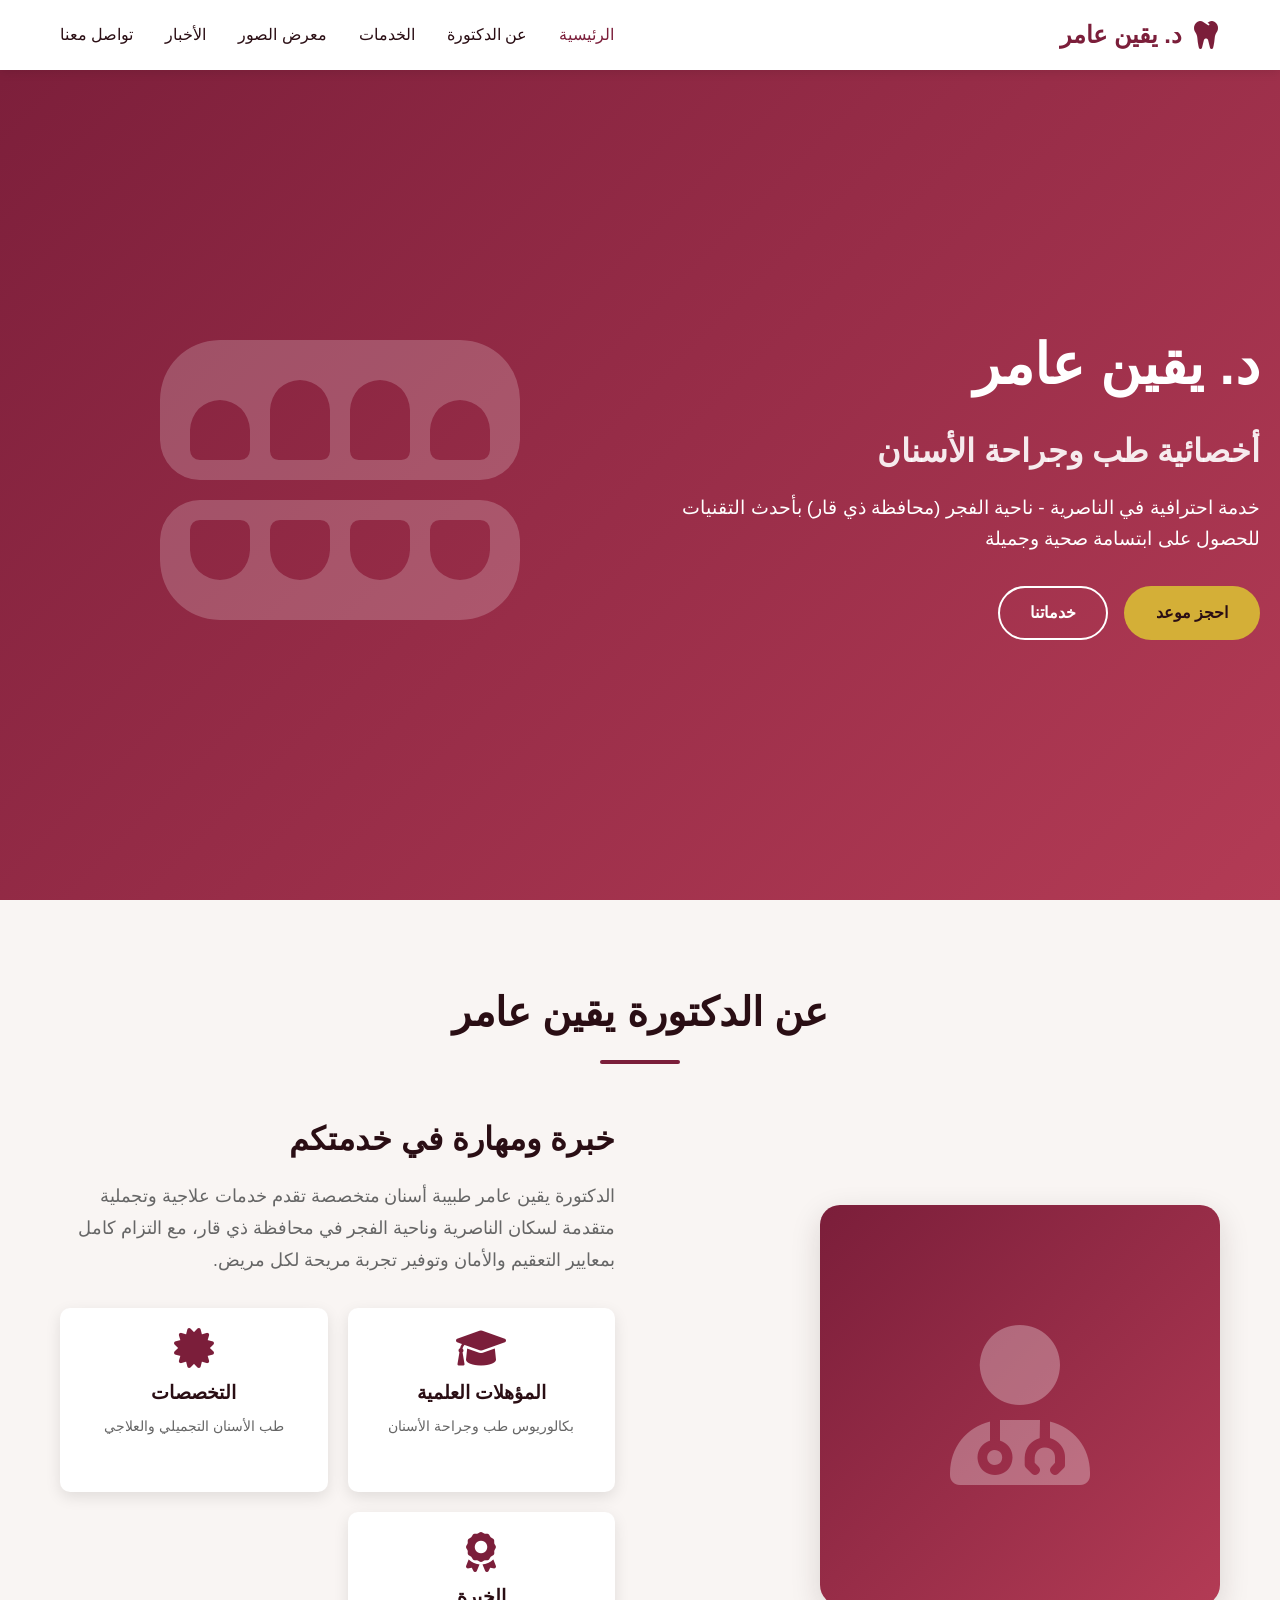
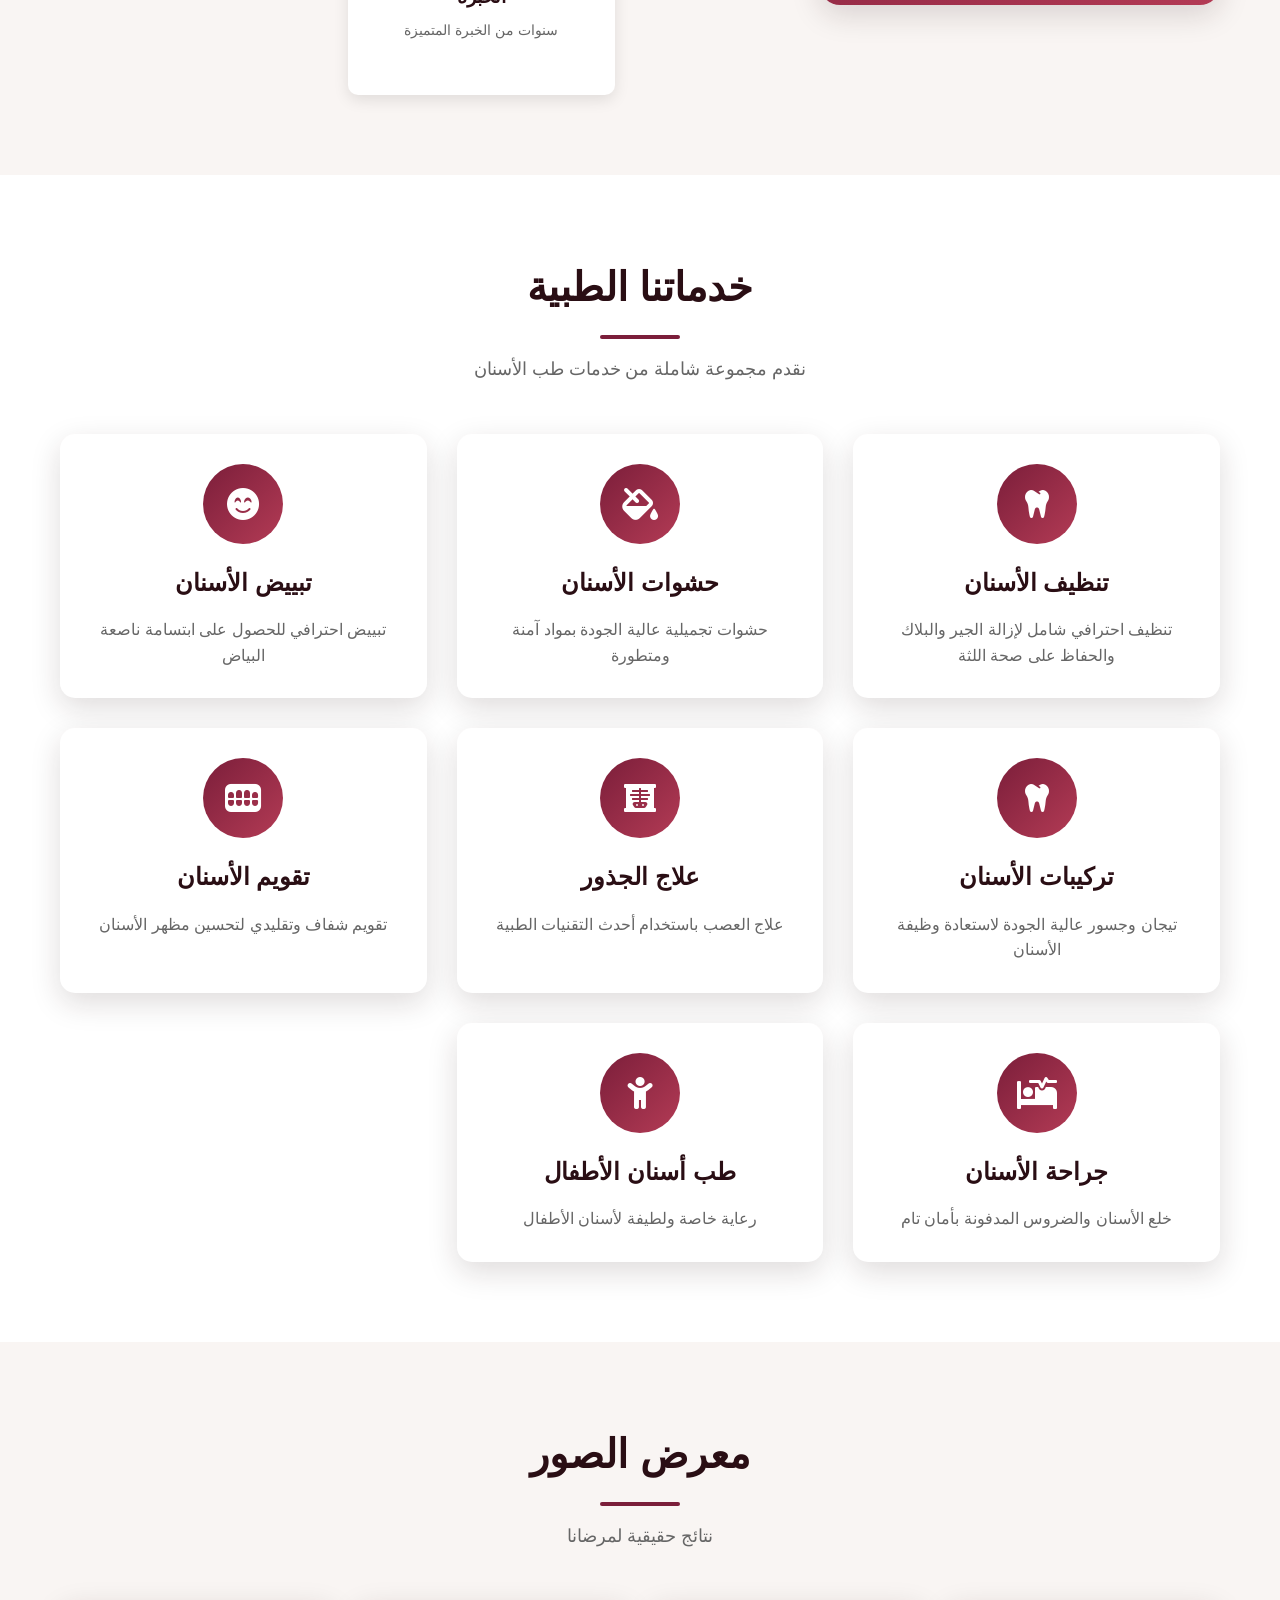
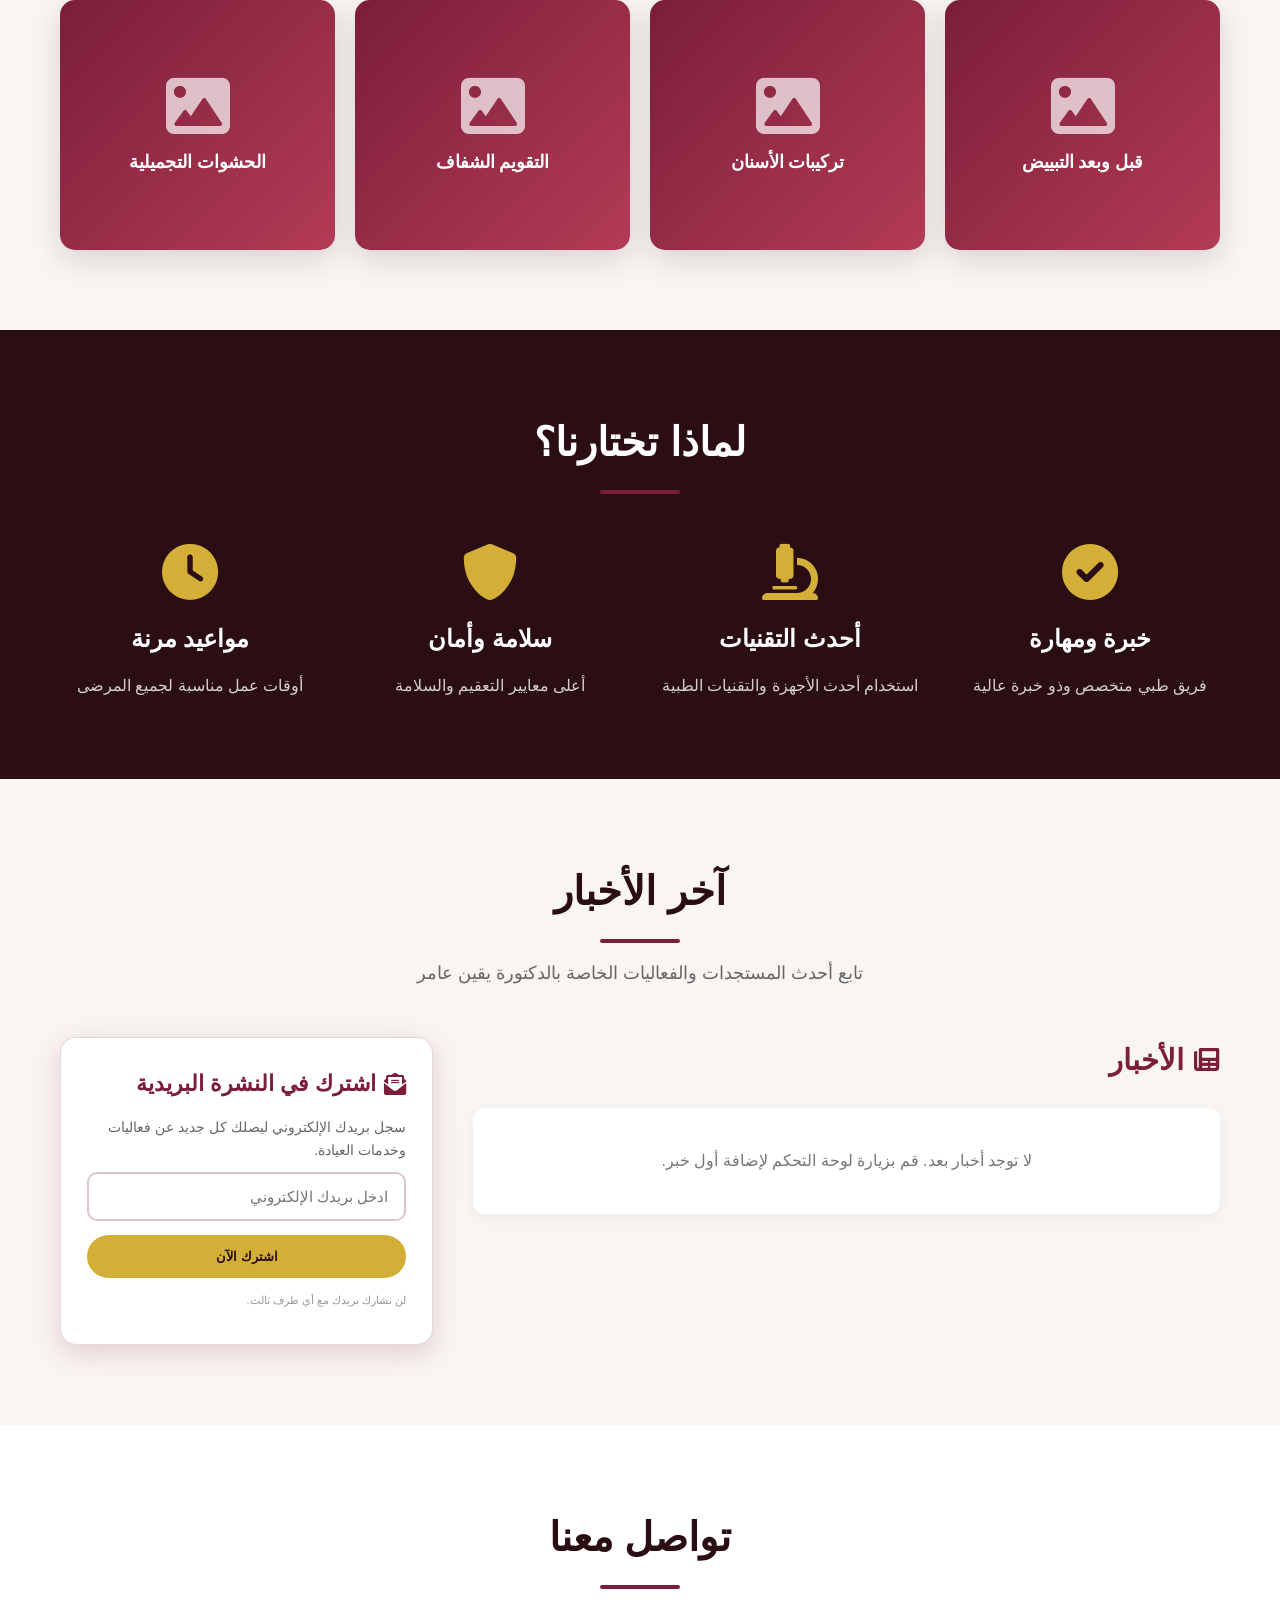
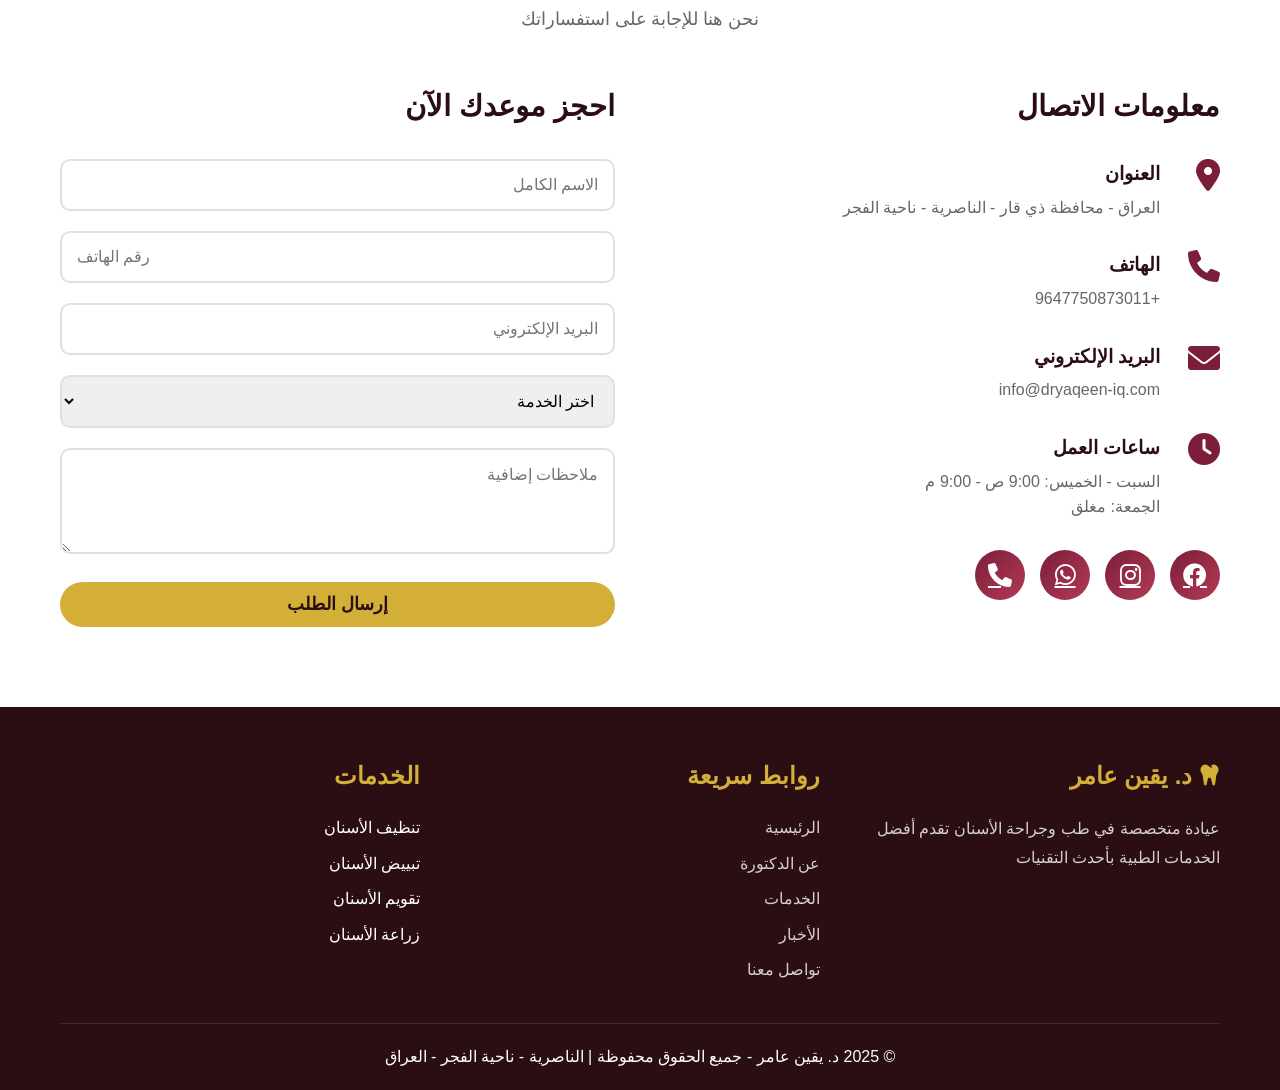
==== index.html @ b0604625 "Initial commit: Yaqeen Dental Clinic" ====
<!DOCTYPE html>
<html lang="ar" dir="rtl">
<head>
    <meta charset="UTF-8">
    <meta name="viewport" content="width=device-width, initial-scale=1.0">
    <title>د. يقين عامر - عيادة طب الأسنان | الناصرية - ناحية الفجر - العراق</title>
    <meta name="description" content="عيادة د. يقين عامر لطب وجراحة الأسنان في الناصرية - ناحية الفجر (محافظة ذي قار - العراق). خدمات علاجية وتجملية متقدمة: تبييض، تقويم، حشوات، علاج العصب، تركيبات وزراعة الأسنان.">
    <meta property="og:title" content="د. يقين عامر - عيادة الأسنان | ناحية الفجر">
    <meta property="og:description" content="رعاية أسنان متخصصة في ناحية الفجر - الناصرية، أحدث التقنيات وخبرة متميزة">
    <meta property="og:type" content="website">
    <meta property="og:locale" content="ar_AR">
    <meta property="og:site_name" content="عيادة د. يقين عامر">
    <link rel="stylesheet" href="style.css">
    <link rel="stylesheet" href="https://cdnjs.cloudflare.com/ajax/libs/font-awesome/6.0.0/css/all.min.css">
</head>
<body>
    <!-- Header -->
    <header>
        <nav class="navbar">
            <div class="container">
                <div class="logo">
                    <i class="fas fa-tooth"></i>
                    <h1>د. يقين عامر</h1>
                </div>
                <ul class="nav-menu">
                    <li><a href="#home">الرئيسية</a></li>
                    <li><a href="#about">عن الدكتورة</a></li>
                    <li><a href="#services">الخدمات</a></li>
                    <li><a href="#gallery">معرض الصور</a></li>
                    <li><a href="#news">الأخبار</a></li>
                    <li><a href="#contact">تواصل معنا</a></li>
                </ul>
                <div class="hamburger">
                    <span></span>
                    <span></span>
                    <span></span>
                </div>
            </div>
        </nav>
    </header>

    <!-- Hero Section -->
    <section id="home" class="hero">
        <div class="hero-content">
            <h1>د. يقين عامر</h1>
            <h2>أخصائية طب وجراحة الأسنان</h2>
            <p>خدمة احترافية في الناصرية - ناحية الفجر (محافظة ذي قار) بأحدث التقنيات للحصول على ابتسامة صحية وجميلة</p>
            <div class="hero-buttons">
                <a href="#contact" class="btn btn-primary">احجز موعد</a>
                <a href="#services" class="btn btn-secondary">خدماتنا</a>
            </div>
        </div>
        <div class="hero-image">
            <i class="fas fa-teeth-open"></i>
        </div>
    </section>

    <!-- About Section -->
    <section id="about" class="about">
        <div class="container">
            <div class="section-header">
                <h2>عن الدكتورة يقين عامر</h2>
                <div class="divider"></div>
            </div>
            <div class="about-content">
                <div class="about-image">
                    <div class="image-placeholder">
                        <i class="fas fa-user-md"></i>
                    </div>
                </div>
                <div class="about-text">
                    <h3>خبرة ومهارة في خدمتكم</h3>
                    <p>الدكتورة يقين عامر طبيبة أسنان متخصصة تقدم خدمات علاجية وتجملية متقدمة لسكان الناصرية وناحية الفجر في محافظة ذي قار، مع التزام كامل بمعايير التعقيم والأمان وتوفير تجربة مريحة لكل مريض.</p>
                    <div class="qualifications">
                        <div class="qual-item">
                            <i class="fas fa-graduation-cap"></i>
                            <h4>المؤهلات العلمية</h4>
                            <p>بكالوريوس طب وجراحة الأسنان</p>
                        </div>
                        <div class="qual-item">
                            <i class="fas fa-certificate"></i>
                            <h4>التخصصات</h4>
                            <p>طب الأسنان التجميلي والعلاجي</p>
                        </div>
                        <div class="qual-item">
                            <i class="fas fa-award"></i>
                            <h4>الخبرة</h4>
                            <p>سنوات من الخبرة المتميزة</p>
                        </div>
                    </div>
                </div>
            </div>
        </div>
    </section>

    <!-- Services Section -->
    <section id="services" class="services">
        <div class="container">
            <div class="section-header">
                <h2>خدماتنا الطبية</h2>
                <div class="divider"></div>
                <p>نقدم مجموعة شاملة من خدمات طب الأسنان</p>
            </div>
            <div class="services-grid">
                <div class="service-card">
                    <div class="service-icon">
                        <i class="fas fa-tooth"></i>
                    </div>
                    <h3>تنظيف الأسنان</h3>
                    <p>تنظيف احترافي شامل لإزالة الجير والبلاك والحفاظ على صحة اللثة</p>
                </div>
                <div class="service-card">
                    <div class="service-icon">
                        <i class="fas fa-fill-drip"></i>
                    </div>
                    <h3>حشوات الأسنان</h3>
                    <p>حشوات تجميلية عالية الجودة بمواد آمنة ومتطورة</p>
                </div>
                <div class="service-card">
                    <div class="service-icon">
                        <i class="fas fa-smile-beam"></i>
                    </div>
                    <h3>تبييض الأسنان</h3>
                    <p>تبييض احترافي للحصول على ابتسامة ناصعة البياض</p>
                </div>
                <div class="service-card">
                    <div class="service-icon">
                        <i class="fas fa-tooth"></i>
                    </div>
                    <h3>تركيبات الأسنان</h3>
                    <p>تيجان وجسور عالية الجودة لاستعادة وظيفة الأسنان</p>
                </div>
                <div class="service-card">
                    <div class="service-icon">
                        <i class="fas fa-x-ray"></i>
                    </div>
                    <h3>علاج الجذور</h3>
                    <p>علاج العصب باستخدام أحدث التقنيات الطبية</p>
                </div>
                <div class="service-card">
                    <div class="service-icon">
                        <i class="fas fa-teeth"></i>
                    </div>
                    <h3>تقويم الأسنان</h3>
                    <p>تقويم شفاف وتقليدي لتحسين مظهر الأسنان</p>
                </div>
                <div class="service-card">
                    <div class="service-icon">
                        <i class="fas fa-procedures"></i>
                    </div>
                    <h3>جراحة الأسنان</h3>
                    <p>خلع الأسنان والضروس المدفونة بأمان تام</p>
                </div>
                <div class="service-card">
                    <div class="service-icon">
                        <i class="fas fa-child"></i>
                    </div>
                    <h3>طب أسنان الأطفال</h3>
                    <p>رعاية خاصة ولطيفة لأسنان الأطفال</p>
                </div>
            </div>
        </div>
    </section>

    <!-- Gallery Section -->
    <section id="gallery" class="gallery">
        <div class="container">
            <div class="section-header">
                <h2>معرض الصور</h2>
                <div class="divider"></div>
                <p>نتائج حقيقية لمرضانا</p>
            </div>
            <div class="gallery-grid">
                <div class="gallery-item">
                    <i class="fas fa-image"></i>
                    <p>قبل وبعد التبييض</p>
                </div>
                <div class="gallery-item">
                    <i class="fas fa-image"></i>
                    <p>تركيبات الأسنان</p>
                </div>
                <div class="gallery-item">
                    <i class="fas fa-image"></i>
                    <p>التقويم الشفاف</p>
                </div>
                <div class="gallery-item">
                    <i class="fas fa-image"></i>
                    <p>الحشوات التجميلية</p>
                </div>
            </div>
        </div>
    </section>

    <!-- Why Choose Us Section -->
    <section class="why-us">
        <div class="container">
            <div class="section-header">
                <h2>لماذا تختارنا؟</h2>
                <div class="divider"></div>
            </div>
            <div class="features-grid">
                <div class="feature">
                    <i class="fas fa-check-circle"></i>
                    <h3>خبرة ومهارة</h3>
                    <p>فريق طبي متخصص وذو خبرة عالية</p>
                </div>
                <div class="feature">
                    <i class="fas fa-microscope"></i>
                    <h3>أحدث التقنيات</h3>
                    <p>استخدام أحدث الأجهزة والتقنيات الطبية</p>
                </div>
                <div class="feature">
                    <i class="fas fa-shield-alt"></i>
                    <h3>سلامة وأمان</h3>
                    <p>أعلى معايير التعقيم والسلامة</p>
                </div>
                <div class="feature">
                    <i class="fas fa-clock"></i>
                    <h3>مواعيد مرنة</h3>
                    <p>أوقات عمل مناسبة لجميع المرضى</p>
                </div>
            </div>
        </div>
    </section>

    <!-- News / Newsletter Section -->
    <section id="news" class="news">
        <div class="container">
            <div class="section-header">
                <h2>آخر الأخبار</h2>
                <div class="divider"></div>
                <p>تابع أحدث المستجدات والفعاليات الخاصة بالدكتورة يقين عامر</p>
            </div>
            <div class="news-layout">
                <div class="news-feed">
                    <h3 class="news-title"><i class="fas fa-newspaper"></i> الأخبار</h3>
                    <div id="newsItems" class="news-items">
                        <!-- يتم ملء الأخبار ديناميكياً من خلال JavaScript -->
                    </div>
                </div>
                <div class="newsletter-box">
                    <h3><i class="fas fa-envelope-open-text"></i> اشترك في النشرة البريدية</h3>
                    <p>سجل بريدك الإلكتروني ليصلك كل جديد عن فعاليات وخدمات العيادة.</p>
                    <form id="newsletterForm" class="newsletter-form">
                        <input type="email" id="newsletterEmail" placeholder="ادخل بريدك الإلكتروني" required>
                        <button type="submit" class="btn btn-primary">اشترك الآن</button>
                        <small class="privacy-note">لن نشارك بريدك مع أي طرف ثالث.</small>
                    </form>
                    <div id="newsletterMessage" class="newsletter-message" aria-live="polite"></div>
                    <div class="latest-subscriber" id="latestSubscriber" hidden></div>
                </div>
            </div>
        </div>
    </section>

    <!-- Contact Section -->
    <section id="contact" class="contact">
        <div class="container">
            <div class="section-header">
                <h2>تواصل معنا</h2>
                <div class="divider"></div>
                <p>نحن هنا للإجابة على استفساراتك</p>
            </div>
            <div class="contact-content">
                <div class="contact-info">
                    <h3>معلومات الاتصال</h3>
                    <div class="info-item">
                        <i class="fas fa-map-marker-alt"></i>
                        <div>
                            <h4>العنوان</h4>
                            <p>العراق - محافظة ذي قار - الناصرية - ناحية الفجر</p>
                        </div>
                    </div>
                    <div class="info-item">
                        <i class="fas fa-phone"></i>
                        <div>
                            <h4>الهاتف</h4>
                            <p>+9647750873011</p>
                        </div>
                    </div>
                    <div class="info-item">
                        <i class="fas fa-envelope"></i>
                        <div>
                            <h4>البريد الإلكتروني</h4>
                            <p>info@dryaqeen-iq.com</p>
                        </div>
                    </div>
                    <div class="info-item">
                        <i class="fas fa-clock"></i>
                        <div>
                            <h4>ساعات العمل</h4>
                            <p>السبت - الخميس: 9:00 ص - 9:00 م</p>
                            <p>الجمعة: مغلق</p>
                        </div>
                    </div>
                    <div class="social-links">
                        <a href="https://www.facebook.com" aria-label="فيسبوك" target="_blank"><i class="fab fa-facebook"></i></a>
                        <a href="https://www.instagram.com" aria-label="انستجرام" target="_blank"><i class="fab fa-instagram"></i></a>
                        <a href="https://wa.me/9647750873011" aria-label="واتساب" target="_blank"><i class="fab fa-whatsapp"></i></a>
                        <a href="tel:+9647750873011" aria-label="اتصال مباشر"><i class="fas fa-phone"></i></a>
                    </div>
                </div>
                <div class="contact-form">
                    <h3>احجز موعدك الآن</h3>
                    <form>
                        <div class="form-group">
                            <input type="text" placeholder="الاسم الكامل" required>
                        </div>
                        <div class="form-group">
                            <input type="tel" placeholder="رقم الهاتف" required>
                        </div>
                        <div class="form-group">
                            <input type="email" placeholder="البريد الإلكتروني" required>
                        </div>
                        <div class="form-group">
                            <select required>
                                <option value="">اختر الخدمة</option>
                                <option value="cleaning">تنظيف الأسنان</option>
                                <option value="filling">حشوات الأسنان</option>
                                <option value="whitening">تبييض الأسنان</option>
                                <option value="crown">تركيبات الأسنان (تيجان/جسور)</option>
                                <option value="root">علاج الجذور</option>
                                <option value="braces">تقويم الأسنان</option>
                                <option value="surgery">جراحة الأسنان (خلع ضروس، جراحة لثة)</option>
                                <option value="implants">زراعة الأسنان</option>
                                <option value="kids">طب أسنان الأطفال</option>
                            </select>
                        </div>
                        <div class="form-group">
                            <textarea rows="4" placeholder="ملاحظات إضافية"></textarea>
                        </div>
                        <button type="submit" class="btn btn-primary">إرسال الطلب</button>
                    </form>
                </div>
            </div>
        </div>
    </section>

    <!-- Footer -->
    <footer>
        <div class="container">
            <div class="footer-content">
                <div class="footer-section">
                    <h3><i class="fas fa-tooth"></i> د. يقين عامر</h3>
                    <p>عيادة متخصصة في طب وجراحة الأسنان تقدم أفضل الخدمات الطبية بأحدث التقنيات</p>
                </div>
                <div class="footer-section">
                    <h3>روابط سريعة</h3>
                    <ul>
                        <li><a href="#home">الرئيسية</a></li>
                        <li><a href="#about">عن الدكتورة</a></li>
                        <li><a href="#services">الخدمات</a></li>
                        <li><a href="#news">الأخبار</a></li>
                        <li><a href="#contact">تواصل معنا</a></li>
                    </ul>
                </div>
                <div class="footer-section">
                    <h3>الخدمات</h3>
                    <ul>
                        <li>تنظيف الأسنان</li>
                        <li>تبييض الأسنان</li>
                        <li>تقويم الأسنان</li>
                        <li>زراعة الأسنان</li>
                    </ul>
                </div>
            </div>
            <div class="footer-bottom">
                <p>&copy; 2025 د. يقين عامر - جميع الحقوق محفوظة | الناصرية - ناحية الفجر - العراق</p>
            </div>
        </div>
    </footer>

    <script src="script.js"></script>
</body>
</html>
---- style.css ----
* {
    margin: 0;
    padding: 0;
    box-sizing: border-box;
}

:root {
    --primary-color: #7b1e3a; /* Maroon أساسي */
    --secondary-color: #d4af37; /* ذهبي فاخر للتباين */
    --accent-color: #c94f6d; /* درجة أفتح للدعم البصري */
    --dark-color: #2a0e14; /* خلفيات داكنة منسجمة */
    --light-color: #f9f5f3; /* خلفية عامة هادئة */
    --white: #ffffff;
    --gradient: linear-gradient(135deg, #7b1e3a 0%, #b33b55 100%);
    --shadow: 0 10px 30px rgba(43, 17, 23, 0.15);
}

body {
    font-family: 'Segoe UI', Tahoma, Geneva, Verdana, sans-serif;
    line-height: 1.6;
    color: var(--dark-color);
    direction: rtl;
}

.container {
    max-width: 1200px;
    margin: 0 auto;
    padding: 0 20px;
}

/* Header & Navigation */
header {
    background: var(--white);
    box-shadow: 0 2px 10px rgba(0, 0, 0, 0.1);
    position: fixed;
    width: 100%;
    top: 0;
    z-index: 1000;
}

.navbar {
    padding: 1rem 0;
}

.navbar .container {
    display: flex;
    justify-content: space-between;
    align-items: center;
}

.logo {
    display: flex;
    align-items: center;
    gap: 10px;
    font-size: 1.5rem;
    color: var(--primary-color);
}

.logo i {
    font-size: 2rem;
}

.logo h1 {
    font-size: 1.5rem;
    font-weight: 700;
}

.nav-menu {
    display: flex;
    list-style: none;
    gap: 2rem;
}

.nav-menu a {
    text-decoration: none;
    color: var(--dark-color);
    font-weight: 500;
    transition: color 0.3s;
}

.nav-menu a:hover {
    color: var(--primary-color);
}

.hamburger {
    display: none;
    flex-direction: column;
    cursor: pointer;
}

.hamburger span {
    width: 25px;
    height: 3px;
    background: var(--dark-color);
    margin: 3px 0;
    transition: 0.3s;
}

/* Hero Section */
.hero {
    display: flex;
    align-items: center;
    justify-content: space-between;
    min-height: 100vh;
    padding: 120px 20px 60px;
    background: var(--gradient);
    color: var(--white);
}

.hero-content {
    flex: 1;
    max-width: 600px;
}

.hero-content h1 {
    font-size: 3.5rem;
    margin-bottom: 1rem;
    animation: fadeInUp 1s ease;
}

.hero-content h2 {
    font-size: 2rem;
    margin-bottom: 1rem;
    color: rgba(255, 255, 255, 0.9);
    animation: fadeInUp 1s ease 0.2s backwards;
}

.hero-content p {
    font-size: 1.2rem;
    margin-bottom: 2rem;
    animation: fadeInUp 1s ease 0.4s backwards;
}

.hero-buttons {
    display: flex;
    gap: 1rem;
    animation: fadeInUp 1s ease 0.6s backwards;
}

.btn {
    display: inline-block;
    padding: 12px 30px;
    border-radius: 30px;
    text-decoration: none;
    font-weight: 600;
    transition: all 0.3s;
    border: 2px solid transparent;
}

.btn-primary {
    background: var(--secondary-color);
    color: var(--dark-color);
}

.btn-primary:hover {
    transform: translateY(-3px);
    box-shadow: 0 10px 25px rgba(122, 30, 58, 0.35);
}

.btn-secondary {
    background: transparent;
    color: var(--white);
    border-color: var(--white);
}

.btn-secondary:hover {
    background: var(--white);
    color: var(--primary-color);
}

.hero-image {
    flex: 1;
    display: flex;
    justify-content: center;
    align-items: center;
}

.hero-image i {
    font-size: 20rem;
    opacity: 0.2;
    animation: float 3s ease-in-out infinite;
}

/* Sections */
section {
    padding: 80px 20px;
}

.section-header {
    text-align: center;
    margin-bottom: 50px;
}

.section-header h2 {
    font-size: 2.5rem;
    margin-bottom: 1rem;
    color: var(--dark-color);
}

.divider {
    width: 80px;
    height: 4px;
    background: var(--primary-color);
    margin: 0 auto 1rem;
    border-radius: 2px;
}

.section-header p {
    font-size: 1.1rem;
    color: #666;
}

/* About Section */
.about {
    background: var(--light-color);
}

.about-content {
    display: flex;
    gap: 50px;
    align-items: center;
}

.about-image {
    flex: 1;
}

.image-placeholder {
    width: 100%;
    max-width: 400px;
    height: 400px;
    background: var(--gradient);
    border-radius: 20px;
    display: flex;
    align-items: center;
    justify-content: center;
    box-shadow: var(--shadow);
}

.image-placeholder i {
    font-size: 10rem;
    color: rgba(255, 255, 255, 0.3);
}

.about-text {
    flex: 1;
}

.about-text h3 {
    font-size: 2rem;
    margin-bottom: 1rem;
    color: var(--dark-color);
}

.about-text p {
    font-size: 1.1rem;
    margin-bottom: 2rem;
    color: #666;
    line-height: 1.8;
}

.qualifications {
    display: grid;
    grid-template-columns: repeat(auto-fit, minmax(200px, 1fr));
    gap: 20px;
}

.qual-item {
    text-align: center;
    padding: 20px;
    background: var(--white);
    border-radius: 10px;
    box-shadow: 0 5px 15px rgba(0, 0, 0, 0.1);
    transition: transform 0.3s;
}

.qual-item:hover {
    transform: translateY(-5px);
}

.qual-item i {
    font-size: 2.5rem;
    color: var(--primary-color);
    margin-bottom: 10px;
}

.qual-item h4 {
    font-size: 1.2rem;
    margin-bottom: 5px;
}

.qual-item p {
    font-size: 0.9rem;
    color: #666;
}

/* Services Section */
.services-grid {
    display: grid;
    grid-template-columns: repeat(auto-fit, minmax(280px, 1fr));
    gap: 30px;
}

.service-card {
    background: var(--white);
    padding: 30px;
    border-radius: 15px;
    box-shadow: var(--shadow);
    text-align: center;
    transition: all 0.3s;
}

.service-card:hover {
    transform: translateY(-10px);
    box-shadow: 0 15px 45px rgba(122, 30, 58, 0.25);
}

.service-icon {
    width: 80px;
    height: 80px;
    background: var(--gradient);
    border-radius: 50%;
    display: flex;
    align-items: center;
    justify-content: center;
    margin: 0 auto 20px;
}

.service-icon i {
    font-size: 2rem;
    color: var(--white);
}

.service-card h3 {
    font-size: 1.5rem;
    margin-bottom: 15px;
    color: var(--dark-color);
}

.service-card p {
    color: #666;
    line-height: 1.6;
}

/* Gallery Section */
.gallery {
    background: var(--light-color);
}

.gallery-grid {
    display: grid;
    grid-template-columns: repeat(auto-fit, minmax(250px, 1fr));
    gap: 20px;
}

.gallery-item {
    height: 250px;
    background: var(--gradient);
    border-radius: 15px;
    display: flex;
    flex-direction: column;
    align-items: center;
    justify-content: center;
    color: var(--white);
    cursor: pointer;
    transition: transform 0.3s;
    box-shadow: var(--shadow);
}

.gallery-item:hover {
    transform: scale(1.05);
}

.gallery-item i {
    font-size: 4rem;
    margin-bottom: 10px;
    opacity: 0.7;
}

.gallery-item p {
    font-size: 1.1rem;
    font-weight: 600;
}

/* News & Newsletter Section */
.news {
    background: var(--light-color);
}

.news-layout {
    display: grid;
    grid-template-columns: 2fr 1fr;
    gap: 40px;
}

@media (max-width: 900px) {
    .news-layout {
        grid-template-columns: 1fr;
    }
}

.news-title {
    display: flex;
    align-items: center;
    gap: 10px;
    font-size: 1.8rem;
    margin-bottom: 25px;
    color: var(--primary-color);
}

.news-title i { font-size: 1.6rem; }

.news-items {
    display: flex;
    flex-direction: column;
    gap: 20px;
}

.news-card {
    background: var(--white);
    border-radius: 14px;
    padding: 22px 24px;
    box-shadow: 0 6px 20px rgba(122,30,58,0.12);
    position: relative;
    overflow: hidden;
    border: 1px solid rgba(123,30,58,0.15);
    transition: transform .3s, box-shadow .3s;
}

.news-card:before {
    content: "";
    position: absolute;
    top:0; left:0; right:0; height:4px;
    background: var(--gradient);
}

.news-card:hover { transform: translateY(-6px); box-shadow: 0 12px 35px rgba(122,30,58,0.25); }

.news-card h4 {
    font-size: 1.3rem;
    margin: 0 0 8px;
    color: var(--dark-color);
}

.news-meta {
    font-size: .75rem;
    letter-spacing: .5px;
    color: var(--accent-color);
    margin-bottom: 10px;
    display: flex;
    gap: 10px;
    align-items: center;
}

.news-card p { color:#555; line-height:1.7; font-size:.95rem; }

.empty-news { text-align:center; padding:40px 20px; background: var(--white); border-radius:12px; color:#777; box-shadow: 0 4px 15px rgba(0,0,0,.05); }

.newsletter-box {
    background: var(--white);
    padding: 28px 26px;
    border-radius: 16px;
    box-shadow: 0 8px 28px rgba(122,30,58,0.18);
    border: 1px solid rgba(123,30,58,0.18);
    height: fit-content;
}

.newsletter-box h3 { font-size:1.4rem; margin-bottom:14px; color: var(--primary-color); display:flex; align-items:center; gap:8px; }
.newsletter-box p { font-size:.9rem; color:#666; line-height:1.6; }

.newsletter-form { display:flex; flex-direction:column; gap:14px; margin-top:10px; }
.newsletter-form input { padding:14px 16px; border:2px solid rgba(123,30,58,0.25); border-radius:10px; font-size:.95rem; transition:border-color .3s, box-shadow .3s; }
.newsletter-form input:focus { outline:none; border-color: var(--primary-color); box-shadow: 0 0 0 3px rgba(123,30,58,0.15); }
.newsletter-form button { width:100%; }
.privacy-note { display:block; font-size:.7rem; color:#999; text-align:right; }

.newsletter-message { margin-top:6px; font-size:.85rem; font-weight:600; }
.newsletter-message.success { color: var(--primary-color); }
.newsletter-message.error { color: #c0392b; }

.latest-subscriber { margin-top:12px; font-size:.75rem; color:#555; background:#f1e8ea; padding:6px 10px; border-radius:8px; }

/* Admin Panel Styles (in admin.html) */
.admin-wrapper { max-width:1100px; margin:0 auto; padding:40px 25px; }
.admin-grid { display:grid; grid-template-columns: 2fr 1fr; gap:35px; }
@media (max-width:1000px){ .admin-grid { grid-template-columns:1fr; } }
.admin-card { background: var(--white); border-radius:18px; padding:26px 28px; box-shadow:0 8px 28px rgba(122,30,58,0.18); border:1px solid rgba(123,30,58,0.18); }
.admin-card h3 { margin:0 0 18px; font-size:1.3rem; color: var(--primary-color); display:flex; align-items:center; gap:10px; }
.admin-form { display:flex; flex-direction:column; gap:14px; }
.admin-form input, .admin-form textarea { padding:14px 16px; border:2px solid rgba(123,30,58,0.25); border-radius:10px; font-size:.95rem; transition:border-color .3s, box-shadow .3s; }
.admin-form input:focus, .admin-form textarea:focus { outline:none; border-color: var(--primary-color); box-shadow:0 0 0 3px rgba(123,30,58,0.15); }
.admin-form textarea { resize:vertical; min-height:120px; }
.admin-actions { display:flex; gap:10px; flex-wrap:wrap; }
.news-admin-list { display:flex; flex-direction:column; gap:16px; margin-top:10px; }
.news-admin-item { background:#fff; border:1px solid rgba(123,30,58,0.2); border-radius:12px; padding:14px 16px; position:relative; }
.news-admin-item h4 { margin:0 0 6px; font-size:1rem; }
.news-admin-item small { display:block; color:#888; margin-bottom:6px; font-size:.65rem; }
.delete-news { position:absolute; top:10px; left:10px; background: var(--primary-color); color:#fff; border:none; padding:6px 10px; font-size:.7rem; border-radius:6px; cursor:pointer; }
.delete-news:hover { background: #a1284d; }
.subscriber-list { list-style:none; margin:0; padding:0; display:flex; flex-direction:column; gap:8px; font-size:.8rem; }
.subscriber-list li { background:#f1e8ea; padding:6px 10px; border-radius:8px; display:flex; justify-content:space-between; align-items:center; }
.remove-subscriber { background:#c0392b; color:#fff; border:none; padding:4px 8px; font-size:.65rem; border-radius:6px; cursor:pointer; }
.remove-subscriber:hover { background:#e74c3c; }

/* Why Us Section */
.why-us {
    background: var(--dark-color);
    color: var(--white);
}

.why-us .section-header h2,
.why-us .section-header p {
    color: var(--white);
}

.features-grid {
    display: grid;
    grid-template-columns: repeat(auto-fit, minmax(250px, 1fr));
    gap: 40px;
}

.feature {
    text-align: center;
}

.feature i {
    font-size: 3.5rem;
    color: var(--secondary-color);
    margin-bottom: 20px;
}

.feature h3 {
    font-size: 1.5rem;
    margin-bottom: 15px;
}

.feature p {
    color: rgba(255, 255, 255, 0.8);
}

/* Contact Section */
.contact-content {
    display: grid;
    grid-template-columns: 1fr 1fr;
    gap: 50px;
}

.contact-info h3,
.contact-form h3 {
    font-size: 1.8rem;
    margin-bottom: 30px;
    color: var(--dark-color);
}

.info-item {
    display: flex;
    gap: 20px;
    margin-bottom: 30px;
}

.info-item i {
    font-size: 2rem;
    color: var(--primary-color);
    min-width: 40px;
}

.info-item h4 {
    font-size: 1.2rem;
    margin-bottom: 5px;
}

.info-item p {
    color: #666;
}

.social-links {
    display: flex;
    gap: 15px;
    margin-top: 30px;
}

.social-links a {
    width: 50px;
    height: 50px;
    background: var(--gradient);
    color: var(--white);
    border-radius: 50%;
    display: flex;
    align-items: center;
    justify-content: center;
    font-size: 1.5rem;
    transition: transform 0.3s;
}

.social-links a:hover {
    transform: scale(1.1);
}

.contact-form form {
    display: flex;
    flex-direction: column;
    gap: 20px;
}

.form-group input,
.form-group select,
.form-group textarea {
    width: 100%;
    padding: 15px;
    border: 2px solid #e0e0e0;
    border-radius: 10px;
    font-size: 1rem;
    font-family: inherit;
    transition: border-color 0.3s;
}

.form-group input:focus,
.form-group select:focus,
.form-group textarea:focus {
    outline: none;
    border-color: var(--primary-color);
}

.contact-form button {
    border: none;
    cursor: pointer;
    font-size: 1.1rem;
}

/* Footer */
footer {
    background: var(--dark-color);
    color: var(--white);
    padding: 50px 20px 20px;
}

.footer-content {
    display: grid;
    grid-template-columns: repeat(auto-fit, minmax(250px, 1fr));
    gap: 40px;
    margin-bottom: 30px;
}

.footer-section h3 {
    font-size: 1.5rem;
    margin-bottom: 20px;
    color: var(--secondary-color);
}

.footer-section p {
    color: rgba(255, 255, 255, 0.8);
    line-height: 1.8;
}

.footer-section ul {
    list-style: none;
}

.footer-section ul li {
    margin-bottom: 10px;
}

.footer-section ul li a {
    color: rgba(255, 255, 255, 0.8);
    text-decoration: none;
    transition: color 0.3s;
}

.footer-section ul li a:hover {
    color: var(--primary-color);
}

.footer-bottom {
    text-align: center;
    padding-top: 20px;
    border-top: 1px solid rgba(255, 255, 255, 0.1);
}

/* Animations */
@keyframes fadeInUp {
    from {
        opacity: 0;
        transform: translateY(30px);
    }
    to {
        opacity: 1;
        transform: translateY(0);
    }
}

@keyframes float {
    0%, 100% {
        transform: translateY(0);
    }
    50% {
        transform: translateY(-20px);
    }
}

/* Responsive Design */
@media (max-width: 768px) {
    .hamburger {
        display: flex;
    }

    .nav-menu {
        position: fixed;
        right: -100%;
        top: 70px;
        flex-direction: column;
        background: var(--white);
        width: 100%;
        text-align: center;
        transition: 0.3s;
        box-shadow: 0 10px 27px rgba(0, 0, 0, 0.05);
        padding: 20px 0;
    }

    .nav-menu.active {
        right: 0;
    }

    .hero {
        flex-direction: column;
        text-align: center;
        padding-top: 100px;
    }

    .hero-content h1 {
        font-size: 2.5rem;
    }

    .hero-content h2 {
        font-size: 1.5rem;
    }

    .hero-image i {
        font-size: 10rem;
    }

    .about-content {
        flex-direction: column;
    }

    .contact-content {
        grid-template-columns: 1fr;
    }

    .footer-content {
        grid-template-columns: 1fr;
    }
}

@media (max-width: 480px) {
    .hero-content h1 {
        font-size: 2rem;
    }

    .hero-content h2 {
        font-size: 1.2rem;
    }

    .section-header h2 {
        font-size: 2rem;
    }

    .hero-buttons {
        flex-direction: column;
    }

    .services-grid,
    .gallery-grid,
    .features-grid {
        grid-template-columns: 1fr;
    }
}
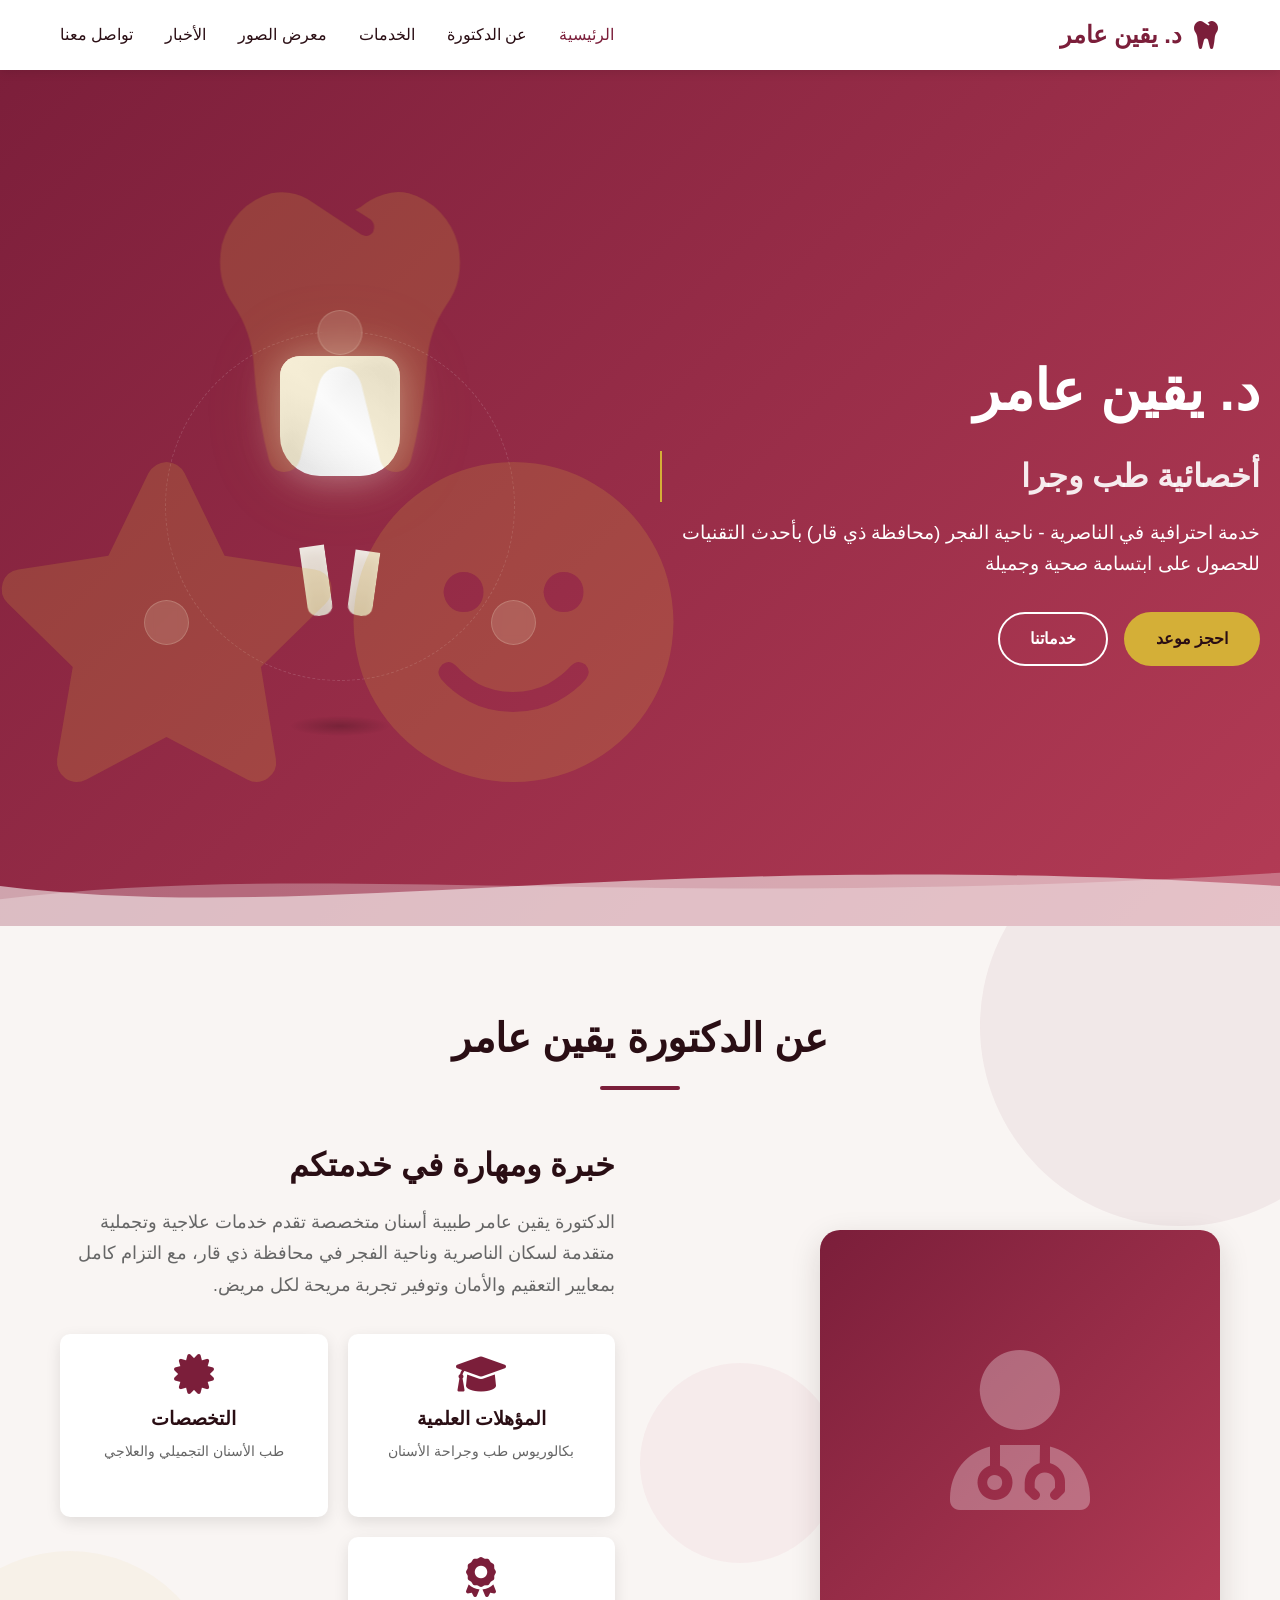
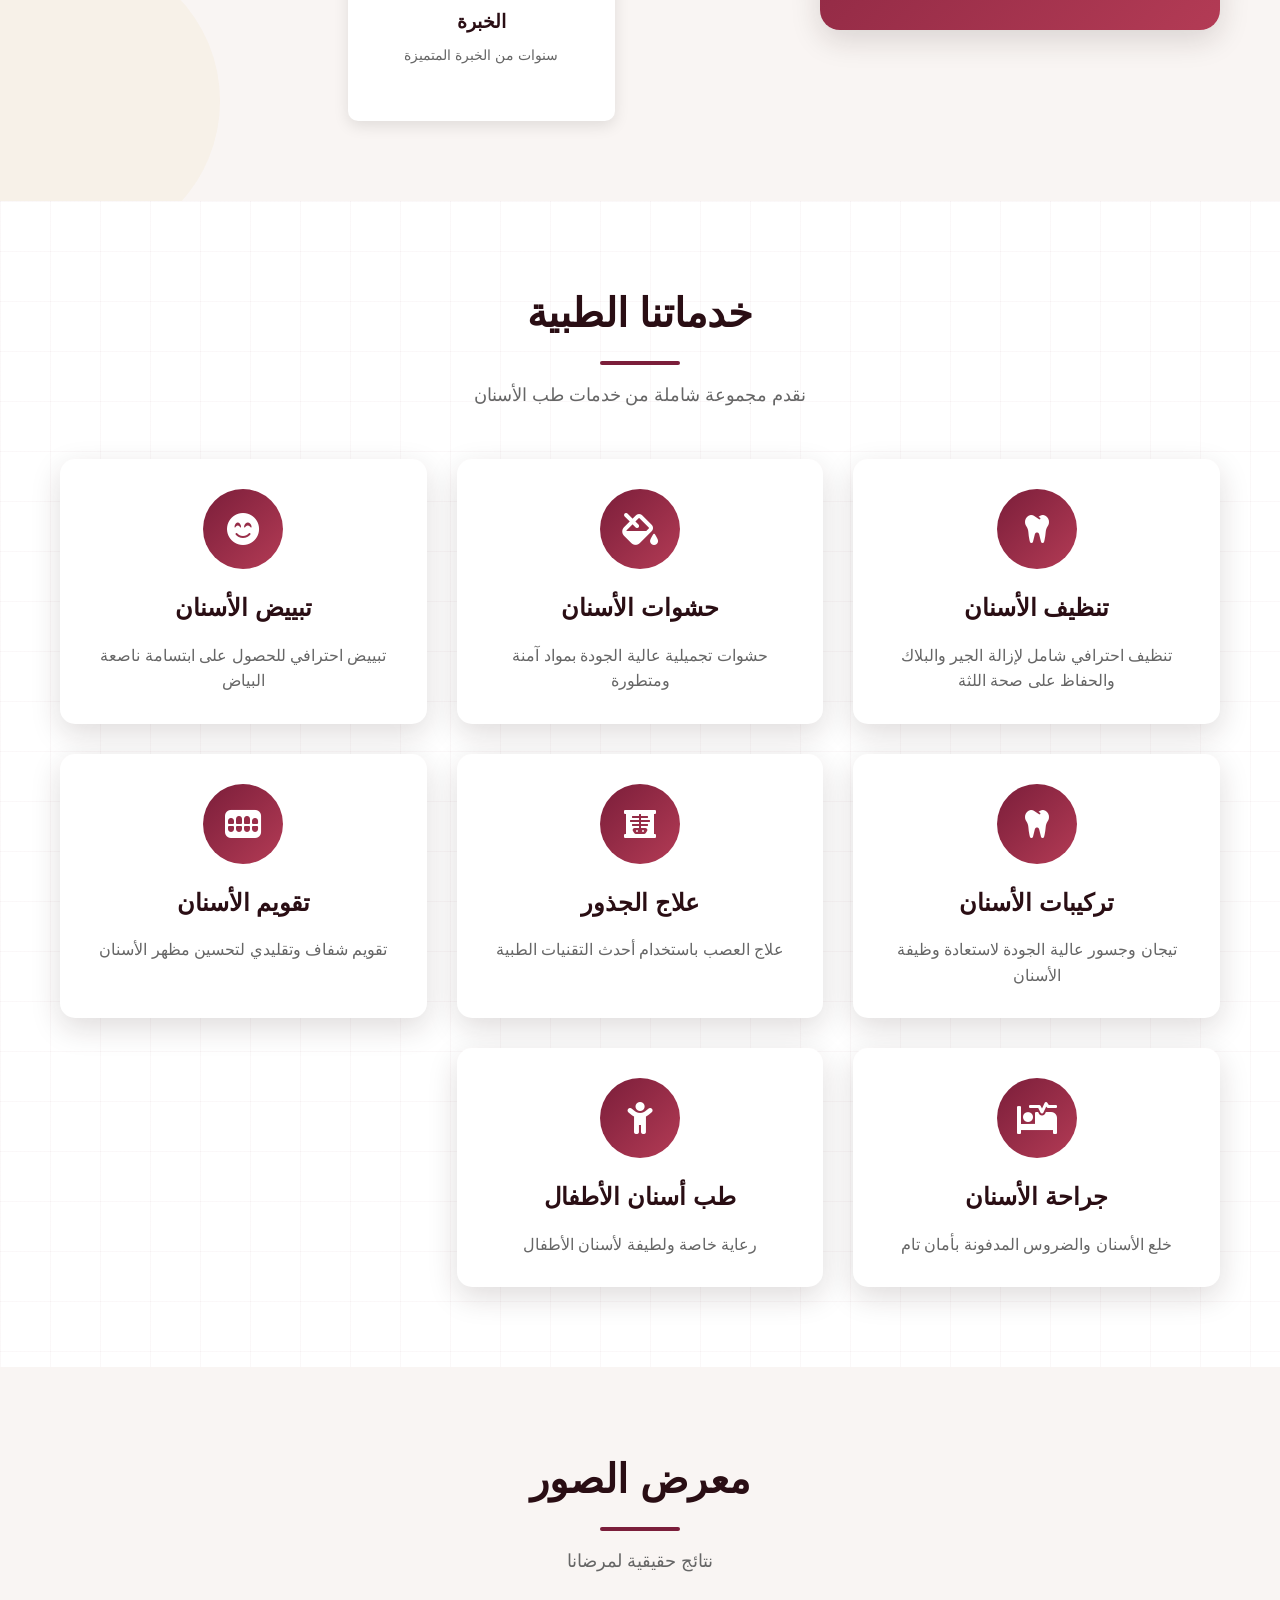
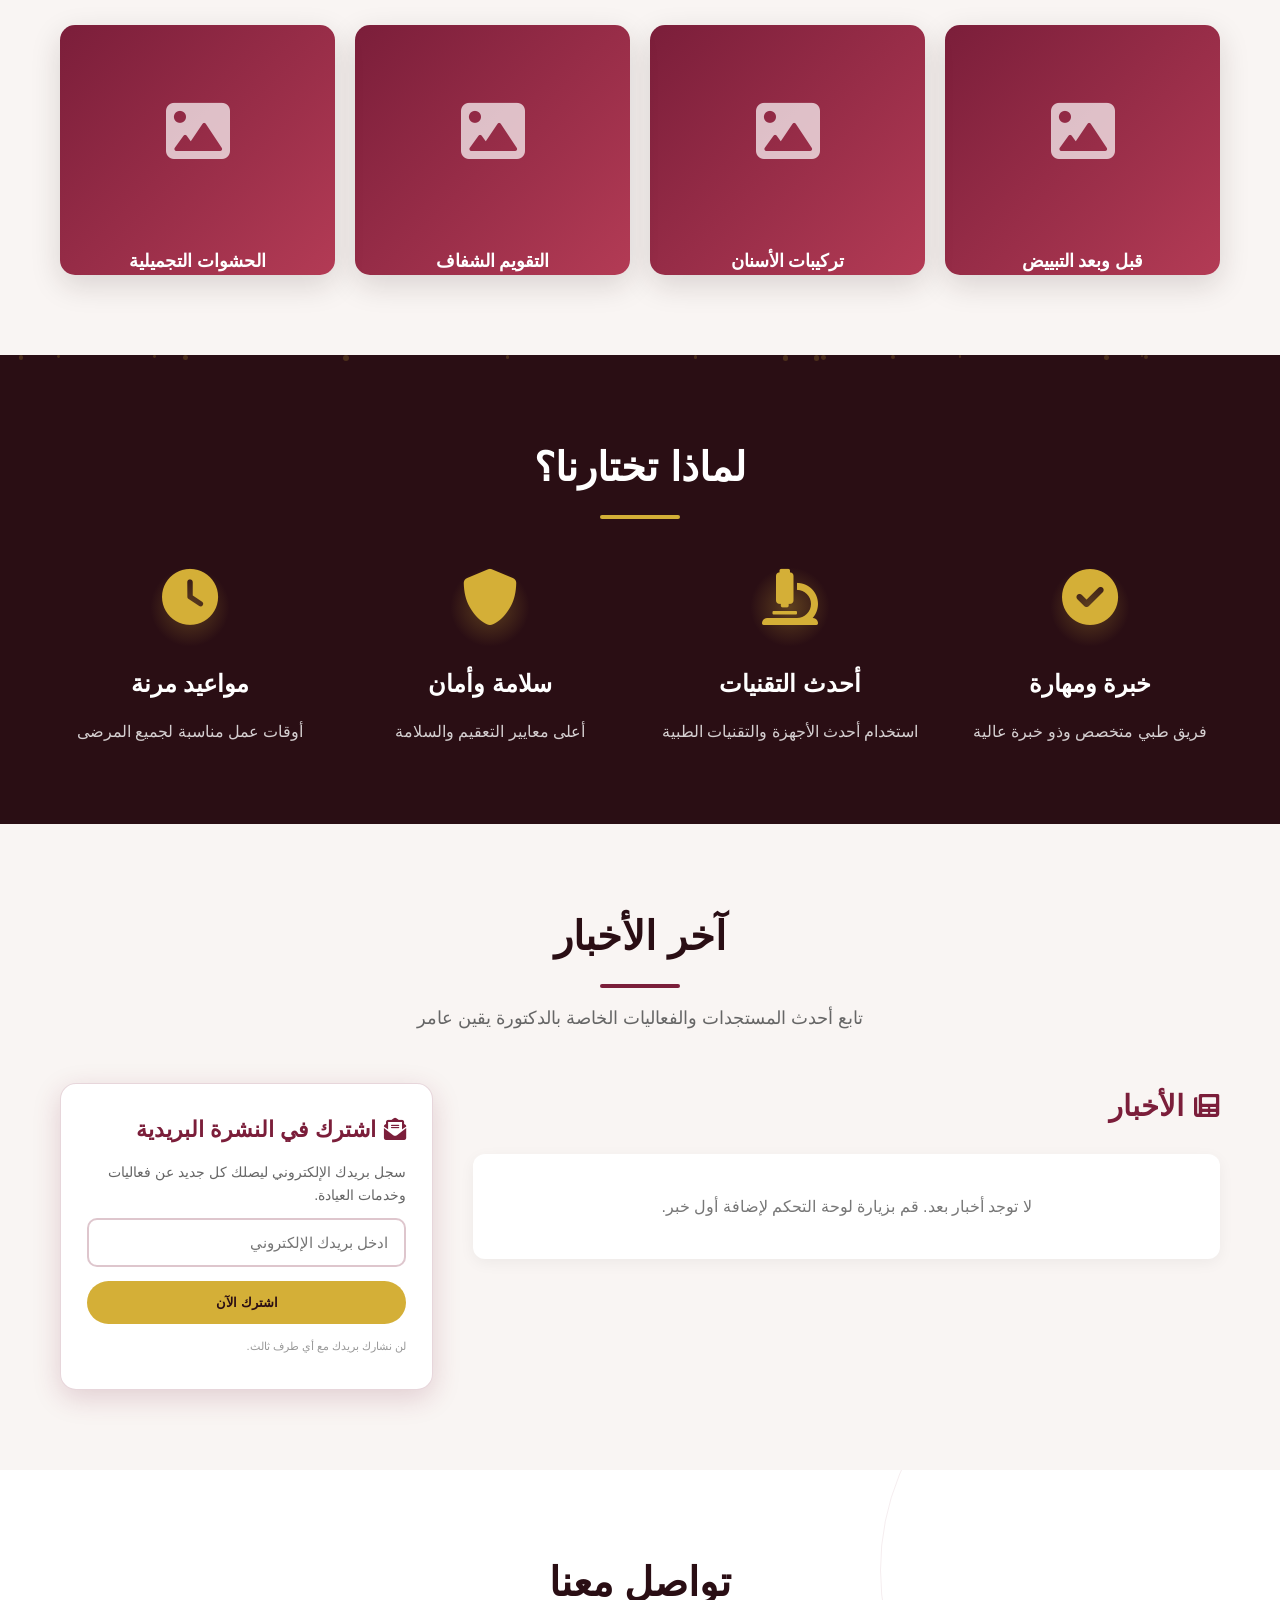
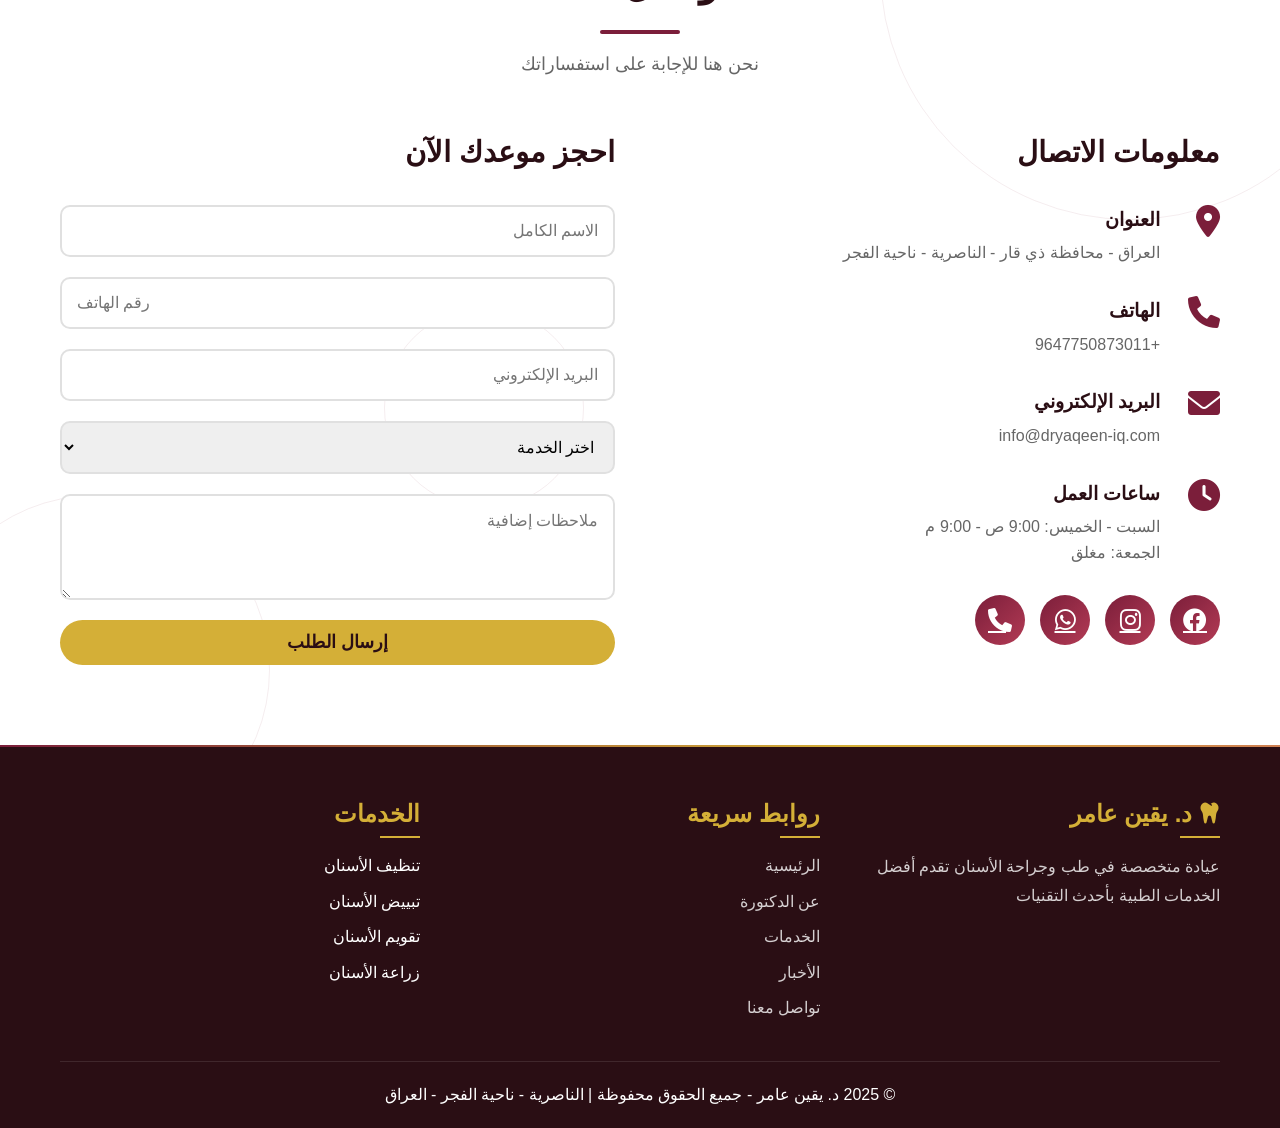
==== commit 9b89f2ef: "إضافة حركات متحركة و 3D illustrations لجميع الأقسام - Motion Graphics" ====
--- a/index.html
+++ b/index.html
@@ -1,4 +1,4 @@
-<!DOCTYPE html>
+firebase login<!DOCTYPE html>
 <html lang="ar" dir="rtl">
 <head>
     <meta charset="UTF-8">
@@ -11,6 +11,7 @@
     <meta property="og:locale" content="ar_AR">
     <meta property="og:site_name" content="عيادة د. يقين عامر">
     <link rel="stylesheet" href="style.css">
+    <link rel="stylesheet" href="animations.css">
     <link rel="stylesheet" href="https://cdnjs.cloudflare.com/ajax/libs/font-awesome/6.0.0/css/all.min.css">
 </head>
 <body>
@@ -41,49 +42,106 @@
 
     <!-- Hero Section -->
     <section id="home" class="hero">
+        <!-- Animated Particles Background -->
+        <div class="particles-container" id="heroParticles"></div>
+        <!-- Animated Wave -->
+        <div class="hero-wave">
+            <svg viewBox="0 0 1440 120" preserveAspectRatio="none">
+                <path class="wave-path wave-1" d="M0,60 C360,120 720,0 1440,60 L1440,120 L0,120 Z"></path>
+                <path class="wave-path wave-2" d="M0,80 C360,20 720,100 1440,40 L1440,120 L0,120 Z"></path>
+            </svg>
+        </div>
         <div class="hero-content">
-            <h1>د. يقين عامر</h1>
+            <h1 class="glitch-text" data-text="د. يقين عامر">د. يقين عامر</h1>
             <h2>أخصائية طب وجراحة الأسنان</h2>
             <p>خدمة احترافية في الناصرية - ناحية الفجر (محافظة ذي قار) بأحدث التقنيات للحصول على ابتسامة صحية وجميلة</p>
             <div class="hero-buttons">
-                <a href="#contact" class="btn btn-primary">احجز موعد</a>
-                <a href="#services" class="btn btn-secondary">خدماتنا</a>
-            </div>
-        </div>
-        <div class="hero-image">
-            <i class="fas fa-teeth-open"></i>
+                <a href="#contact" class="btn btn-primary btn-animated">احجز موعد</a>
+                <a href="#services" class="btn btn-secondary btn-animated">خدماتنا</a>
+            </div>
+        </div>
+        <div class="hero-image hero-3d-scene">
+            <!-- 3D Animated Tooth Illustration -->
+            <div class="tooth-3d">
+                <div class="tooth-body">
+                    <div class="tooth-crown">
+                        <div class="tooth-shine"></div>
+                    </div>
+                    <div class="tooth-root tooth-root-1"></div>
+                    <div class="tooth-root tooth-root-2"></div>
+                </div>
+                <div class="tooth-shadow"></div>
+                <div class="tooth-sparkles">
+                    <span class="sparkle sparkle-1">✦</span>
+                    <span class="sparkle sparkle-2">✧</span>
+                    <span class="sparkle sparkle-3">✦</span>
+                    <span class="sparkle sparkle-4">✧</span>
+                    <span class="sparkle sparkle-5">⬥</span>
+                </div>
+            </div>
+            <!-- Orbiting Elements -->
+            <div class="orbit-ring">
+                <div class="orbit-item orbit-item-1"><i class="fas fa-tooth"></i></div>
+                <div class="orbit-item orbit-item-2"><i class="fas fa-smile"></i></div>
+                <div class="orbit-item orbit-item-3"><i class="fas fa-star"></i></div>
+            </div>
         </div>
     </section>
 
     <!-- About Section -->
     <section id="about" class="about">
-        <div class="container">
-            <div class="section-header">
+        <div class="floating-bg-shapes">
+            <div class="bg-shape bg-shape-1"></div>
+            <div class="bg-shape bg-shape-2"></div>
+            <div class="bg-shape bg-shape-3"></div>
+        </div>
+        <div class="container">
+            <div class="section-header anim-section-header">
                 <h2>عن الدكتورة يقين عامر</h2>
-                <div class="divider"></div>
+                <div class="divider animated-divider"></div>
             </div>
             <div class="about-content">
                 <div class="about-image">
-                    <div class="image-placeholder">
+                    <div class="image-placeholder anim-3d-card">
                         <i class="fas fa-user-md"></i>
+                        <div class="card-glow"></div>
+                    </div>
+                    <!-- DNA Helix Animation -->
+                    <div class="dna-helix">
+                        <div class="dna-strand" style="--i:0"></div>
+                        <div class="dna-strand" style="--i:1"></div>
+                        <div class="dna-strand" style="--i:2"></div>
+                        <div class="dna-strand" style="--i:3"></div>
+                        <div class="dna-strand" style="--i:4"></div>
+                        <div class="dna-strand" style="--i:5"></div>
+                        <div class="dna-strand" style="--i:6"></div>
                     </div>
                 </div>
                 <div class="about-text">
                     <h3>خبرة ومهارة في خدمتكم</h3>
                     <p>الدكتورة يقين عامر طبيبة أسنان متخصصة تقدم خدمات علاجية وتجملية متقدمة لسكان الناصرية وناحية الفجر في محافظة ذي قار، مع التزام كامل بمعايير التعقيم والأمان وتوفير تجربة مريحة لكل مريض.</p>
                     <div class="qualifications">
-                        <div class="qual-item">
-                            <i class="fas fa-graduation-cap"></i>
+                        <div class="qual-item anim-card-3d" style="--delay: 0s">
+                            <div class="qual-icon-wrap">
+                                <i class="fas fa-graduation-cap"></i>
+                                <div class="icon-pulse"></div>
+                            </div>
                             <h4>المؤهلات العلمية</h4>
                             <p>بكالوريوس طب وجراحة الأسنان</p>
                         </div>
-                        <div class="qual-item">
-                            <i class="fas fa-certificate"></i>
+                        <div class="qual-item anim-card-3d" style="--delay: 0.2s">
+                            <div class="qual-icon-wrap">
+                                <i class="fas fa-certificate"></i>
+                                <div class="icon-pulse"></div>
+                            </div>
                             <h4>التخصصات</h4>
                             <p>طب الأسنان التجميلي والعلاجي</p>
                         </div>
-                        <div class="qual-item">
-                            <i class="fas fa-award"></i>
+                        <div class="qual-item anim-card-3d" style="--delay: 0.4s">
+                            <div class="qual-icon-wrap">
+                                <i class="fas fa-award"></i>
+                                <div class="icon-pulse"></div>
+                            </div>
                             <h4>الخبرة</h4>
                             <p>سنوات من الخبرة المتميزة</p>
                         </div>
@@ -95,68 +153,85 @@
 
     <!-- Services Section -->
     <section id="services" class="services">
-        <div class="container">
-            <div class="section-header">
+        <div class="animated-bg-grid"></div>
+        <div class="container">
+            <div class="section-header anim-section-header">
                 <h2>خدماتنا الطبية</h2>
-                <div class="divider"></div>
+                <div class="divider animated-divider"></div>
                 <p>نقدم مجموعة شاملة من خدمات طب الأسنان</p>
             </div>
             <div class="services-grid">
-                <div class="service-card">
-                    <div class="service-icon">
+                <div class="service-card anim-service-card" style="--card-delay: 0s">
+                    <div class="service-icon anim-icon-rotate">
                         <i class="fas fa-tooth"></i>
+                        <div class="icon-ring"></div>
                     </div>
                     <h3>تنظيف الأسنان</h3>
                     <p>تنظيف احترافي شامل لإزالة الجير والبلاك والحفاظ على صحة اللثة</p>
-                </div>
-                <div class="service-card">
-                    <div class="service-icon">
+                    <div class="card-shine"></div>
+                </div>
+                <div class="service-card anim-service-card" style="--card-delay: 0.1s">
+                    <div class="service-icon anim-icon-rotate">
                         <i class="fas fa-fill-drip"></i>
+                        <div class="icon-ring"></div>
                     </div>
                     <h3>حشوات الأسنان</h3>
                     <p>حشوات تجميلية عالية الجودة بمواد آمنة ومتطورة</p>
-                </div>
-                <div class="service-card">
-                    <div class="service-icon">
+                    <div class="card-shine"></div>
+                </div>
+                <div class="service-card anim-service-card" style="--card-delay: 0.2s">
+                    <div class="service-icon anim-icon-rotate">
                         <i class="fas fa-smile-beam"></i>
+                        <div class="icon-ring"></div>
                     </div>
                     <h3>تبييض الأسنان</h3>
                     <p>تبييض احترافي للحصول على ابتسامة ناصعة البياض</p>
-                </div>
-                <div class="service-card">
-                    <div class="service-icon">
+                    <div class="card-shine"></div>
+                </div>
+                <div class="service-card anim-service-card" style="--card-delay: 0.3s">
+                    <div class="service-icon anim-icon-rotate">
                         <i class="fas fa-tooth"></i>
+                        <div class="icon-ring"></div>
                     </div>
                     <h3>تركيبات الأسنان</h3>
                     <p>تيجان وجسور عالية الجودة لاستعادة وظيفة الأسنان</p>
-                </div>
-                <div class="service-card">
-                    <div class="service-icon">
+                    <div class="card-shine"></div>
+                </div>
+                <div class="service-card anim-service-card" style="--card-delay: 0.4s">
+                    <div class="service-icon anim-icon-rotate">
                         <i class="fas fa-x-ray"></i>
+                        <div class="icon-ring"></div>
                     </div>
                     <h3>علاج الجذور</h3>
                     <p>علاج العصب باستخدام أحدث التقنيات الطبية</p>
-                </div>
-                <div class="service-card">
-                    <div class="service-icon">
+                    <div class="card-shine"></div>
+                </div>
+                <div class="service-card anim-service-card" style="--card-delay: 0.5s">
+                    <div class="service-icon anim-icon-rotate">
                         <i class="fas fa-teeth"></i>
+                        <div class="icon-ring"></div>
                     </div>
                     <h3>تقويم الأسنان</h3>
                     <p>تقويم شفاف وتقليدي لتحسين مظهر الأسنان</p>
-                </div>
-                <div class="service-card">
-                    <div class="service-icon">
+                    <div class="card-shine"></div>
+                </div>
+                <div class="service-card anim-service-card" style="--card-delay: 0.6s">
+                    <div class="service-icon anim-icon-rotate">
                         <i class="fas fa-procedures"></i>
+                        <div class="icon-ring"></div>
                     </div>
                     <h3>جراحة الأسنان</h3>
                     <p>خلع الأسنان والضروس المدفونة بأمان تام</p>
-                </div>
-                <div class="service-card">
-                    <div class="service-icon">
+                    <div class="card-shine"></div>
+                </div>
+                <div class="service-card anim-service-card" style="--card-delay: 0.7s">
+                    <div class="service-icon anim-icon-rotate">
                         <i class="fas fa-child"></i>
+                        <div class="icon-ring"></div>
                     </div>
                     <h3>طب أسنان الأطفال</h3>
                     <p>رعاية خاصة ولطيفة لأسنان الأطفال</p>
+                    <div class="card-shine"></div>
                 </div>
             </div>
         </div>
@@ -165,27 +240,51 @@
     <!-- Gallery Section -->
     <section id="gallery" class="gallery">
         <div class="container">
-            <div class="section-header">
+            <div class="section-header anim-section-header">
                 <h2>معرض الصور</h2>
-                <div class="divider"></div>
+                <div class="divider animated-divider"></div>
                 <p>نتائج حقيقية لمرضانا</p>
             </div>
             <div class="gallery-grid">
-                <div class="gallery-item">
-                    <i class="fas fa-image"></i>
+                <div class="gallery-item anim-gallery-item" style="--g-delay: 0s">
+                    <div class="gallery-3d-wrapper">
+                        <i class="fas fa-image"></i>
+                        <div class="gallery-overlay">
+                            <i class="fas fa-search-plus"></i>
+                        </div>
+                    </div>
                     <p>قبل وبعد التبييض</p>
-                </div>
-                <div class="gallery-item">
-                    <i class="fas fa-image"></i>
+                    <div class="gallery-shine"></div>
+                </div>
+                <div class="gallery-item anim-gallery-item" style="--g-delay: 0.15s">
+                    <div class="gallery-3d-wrapper">
+                        <i class="fas fa-image"></i>
+                        <div class="gallery-overlay">
+                            <i class="fas fa-search-plus"></i>
+                        </div>
+                    </div>
                     <p>تركيبات الأسنان</p>
-                </div>
-                <div class="gallery-item">
-                    <i class="fas fa-image"></i>
+                    <div class="gallery-shine"></div>
+                </div>
+                <div class="gallery-item anim-gallery-item" style="--g-delay: 0.3s">
+                    <div class="gallery-3d-wrapper">
+                        <i class="fas fa-image"></i>
+                        <div class="gallery-overlay">
+                            <i class="fas fa-search-plus"></i>
+                        </div>
+                    </div>
                     <p>التقويم الشفاف</p>
-                </div>
-                <div class="gallery-item">
-                    <i class="fas fa-image"></i>
+                    <div class="gallery-shine"></div>
+                </div>
+                <div class="gallery-item anim-gallery-item" style="--g-delay: 0.45s">
+                    <div class="gallery-3d-wrapper">
+                        <i class="fas fa-image"></i>
+                        <div class="gallery-overlay">
+                            <i class="fas fa-search-plus"></i>
+                        </div>
+                    </div>
                     <p>الحشوات التجميلية</p>
+                    <div class="gallery-shine"></div>
                 </div>
             </div>
         </div>
@@ -193,29 +292,42 @@
 
     <!-- Why Choose Us Section -->
     <section class="why-us">
-        <div class="container">
-            <div class="section-header">
+        <div class="why-us-particles" id="whyUsParticles"></div>
+        <div class="container">
+            <div class="section-header anim-section-header">
                 <h2>لماذا تختارنا؟</h2>
-                <div class="divider"></div>
+                <div class="divider animated-divider"></div>
             </div>
             <div class="features-grid">
-                <div class="feature">
-                    <i class="fas fa-check-circle"></i>
+                <div class="feature anim-feature" style="--f-delay: 0s">
+                    <div class="feature-icon-3d">
+                        <i class="fas fa-check-circle"></i>
+                        <div class="feature-glow"></div>
+                    </div>
                     <h3>خبرة ومهارة</h3>
                     <p>فريق طبي متخصص وذو خبرة عالية</p>
                 </div>
-                <div class="feature">
-                    <i class="fas fa-microscope"></i>
+                <div class="feature anim-feature" style="--f-delay: 0.2s">
+                    <div class="feature-icon-3d">
+                        <i class="fas fa-microscope"></i>
+                        <div class="feature-glow"></div>
+                    </div>
                     <h3>أحدث التقنيات</h3>
                     <p>استخدام أحدث الأجهزة والتقنيات الطبية</p>
                 </div>
-                <div class="feature">
-                    <i class="fas fa-shield-alt"></i>
+                <div class="feature anim-feature" style="--f-delay: 0.4s">
+                    <div class="feature-icon-3d">
+                        <i class="fas fa-shield-alt"></i>
+                        <div class="feature-glow"></div>
+                    </div>
                     <h3>سلامة وأمان</h3>
                     <p>أعلى معايير التعقيم والسلامة</p>
                 </div>
-                <div class="feature">
-                    <i class="fas fa-clock"></i>
+                <div class="feature anim-feature" style="--f-delay: 0.6s">
+                    <div class="feature-icon-3d">
+                        <i class="fas fa-clock"></i>
+                        <div class="feature-glow"></div>
+                    </div>
                     <h3>مواعيد مرنة</h3>
                     <p>أوقات عمل مناسبة لجميع المرضى</p>
                 </div>
@@ -255,10 +367,15 @@
 
     <!-- Contact Section -->
     <section id="contact" class="contact">
-        <div class="container">
-            <div class="section-header">
+        <div class="contact-bg-animation">
+            <div class="contact-circle contact-circle-1"></div>
+            <div class="contact-circle contact-circle-2"></div>
+            <div class="contact-circle contact-circle-3"></div>
+        </div>
+        <div class="container">
+            <div class="section-header anim-section-header">
                 <h2>تواصل معنا</h2>
-                <div class="divider"></div>
+                <div class="divider animated-divider"></div>
                 <p>نحن هنا للإجابة على استفساراتك</p>
             </div>
             <div class="contact-content">
@@ -336,6 +453,11 @@
         </div>
     </section>
 
+    <!-- Scroll to Top Button -->
+    <button class="scroll-top-btn" id="scrollTopBtn" aria-label="العودة للأعلى">
+        <i class="fas fa-chevron-up"></i>
+    </button>
+
     <!-- Footer -->
     <footer>
         <div class="container">
@@ -371,5 +493,6 @@
     </footer>
 
     <script src="script.js"></script>
+    <script src="animations.js"></script>
 </body>
 </html>
--- a/animations.css
+++ b/animations.css
@@ -0,0 +1,1259 @@
+/* ============================================================
+   COMPREHENSIVE MOTION GRAPHICS & 3D ANIMATIONS
+   ============================================================ */
+
+/* ======= GLOBAL ANIMATION UTILITIES ======= */
+.anim-hidden {
+    opacity: 0;
+    transform: translateY(40px);
+}
+
+.anim-visible {
+    opacity: 1;
+    transform: translateY(0);
+    transition: opacity 0.8s cubic-bezier(0.25, 0.46, 0.45, 0.94),
+                transform 0.8s cubic-bezier(0.25, 0.46, 0.45, 0.94);
+}
+
+/* Animated Divider */
+.animated-divider {
+    position: relative;
+    overflow: hidden;
+}
+
+.animated-divider::after {
+    content: '';
+    position: absolute;
+    top: 0;
+    left: -100%;
+    width: 100%;
+    height: 100%;
+    background: linear-gradient(90deg, transparent, rgba(255,255,255,0.6), transparent);
+    animation: shimmer 2.5s ease-in-out infinite;
+}
+
+/* Section Header Animation */
+.anim-section-header h2 {
+    opacity: 0;
+    transform: translateY(30px);
+    transition: all 0.8s cubic-bezier(0.25, 0.46, 0.45, 0.94);
+}
+
+.anim-section-header p {
+    opacity: 0;
+    transform: translateY(20px);
+    transition: all 0.8s cubic-bezier(0.25, 0.46, 0.45, 0.94) 0.2s;
+}
+
+.anim-section-header.visible h2,
+.anim-section-header.visible p {
+    opacity: 1;
+    transform: translateY(0);
+}
+
+/* ======= HERO SECTION - 3D ANIMATIONS ======= */
+
+/* Particles Background */
+.particles-container {
+    position: absolute;
+    top: 0;
+    left: 0;
+    width: 100%;
+    height: 100%;
+    overflow: hidden;
+    z-index: 0;
+    pointer-events: none;
+}
+
+.particle {
+    position: absolute;
+    border-radius: 50%;
+    background: rgba(255, 255, 255, 0.15);
+    animation: particleFloat linear infinite;
+    pointer-events: none;
+}
+
+@keyframes particleFloat {
+    0% {
+        transform: translateY(100vh) rotate(0deg);
+        opacity: 0;
+    }
+    10% {
+        opacity: 1;
+    }
+    90% {
+        opacity: 1;
+    }
+    100% {
+        transform: translateY(-10vh) rotate(720deg);
+        opacity: 0;
+    }
+}
+
+/* Hero Wave */
+.hero {
+    position: relative;
+    overflow: hidden;
+}
+
+.hero-wave {
+    position: absolute;
+    bottom: 0;
+    left: 0;
+    width: 100%;
+    z-index: 1;
+}
+
+.hero-wave svg {
+    display: block;
+    width: 100%;
+    height: 80px;
+}
+
+.wave-path {
+    fill: var(--light-color);
+}
+
+.wave-1 {
+    opacity: 0.6;
+    animation: waveMotion 6s ease-in-out infinite;
+}
+
+.wave-2 {
+    opacity: 0.3;
+    animation: waveMotion 8s ease-in-out infinite reverse;
+}
+
+@keyframes waveMotion {
+    0%, 100% { d: path("M0,60 C360,120 720,0 1440,60 L1440,120 L0,120 Z"); }
+    50% { d: path("M0,80 C360,20 720,100 1440,40 L1440,120 L0,120 Z"); }
+}
+
+/* Hero Content Animation */
+.hero-content {
+    position: relative;
+    z-index: 2;
+}
+
+.hero-content h1 {
+    animation: heroTextReveal 1s cubic-bezier(0.25, 0.46, 0.45, 0.94) forwards;
+}
+
+.hero-content h2 {
+    animation: heroTextReveal 1s cubic-bezier(0.25, 0.46, 0.45, 0.94) 0.2s forwards;
+    opacity: 0;
+}
+
+.hero-content p {
+    animation: heroTextReveal 1s cubic-bezier(0.25, 0.46, 0.45, 0.94) 0.4s forwards;
+    opacity: 0;
+}
+
+.hero-buttons {
+    animation: heroTextReveal 1s cubic-bezier(0.25, 0.46, 0.45, 0.94) 0.6s forwards;
+    opacity: 0;
+}
+
+@keyframes heroTextReveal {
+    0% {
+        opacity: 0;
+        transform: translateY(40px) rotateX(10deg);
+        filter: blur(5px);
+    }
+    100% {
+        opacity: 1;
+        transform: translateY(0) rotateX(0deg);
+        filter: blur(0);
+    }
+}
+
+/* Button Animation */
+.btn-animated {
+    position: relative;
+    overflow: hidden;
+}
+
+.btn-animated::before {
+    content: '';
+    position: absolute;
+    top: 50%;
+    left: 50%;
+    width: 0;
+    height: 0;
+    background: rgba(255, 255, 255, 0.2);
+    border-radius: 50%;
+    transform: translate(-50%, -50%);
+    transition: width 0.6s, height 0.6s;
+}
+
+.btn-animated:hover::before {
+    width: 300px;
+    height: 300px;
+}
+
+.btn-animated::after {
+    content: '';
+    position: absolute;
+    top: -2px;
+    left: -2px;
+    right: -2px;
+    bottom: -2px;
+    background: linear-gradient(45deg, transparent, rgba(255,255,255,0.3), transparent);
+    border-radius: 30px;
+    animation: btnShine 3s linear infinite;
+    opacity: 0;
+    transition: opacity 0.3s;
+}
+
+.btn-animated:hover::after {
+    opacity: 1;
+}
+
+@keyframes btnShine {
+    0% { transform: translateX(-100%) rotate(45deg); }
+    100% { transform: translateX(100%) rotate(45deg); }
+}
+
+/* ======= 3D TOOTH ILLUSTRATION ======= */
+.hero-3d-scene {
+    perspective: 1200px;
+    position: relative;
+    z-index: 2;
+}
+
+.tooth-3d {
+    position: relative;
+    width: 220px;
+    height: 300px;
+    margin: 0 auto;
+    transform-style: preserve-3d;
+    animation: toothFloat 4s ease-in-out infinite, toothRotate 8s linear infinite;
+}
+
+@keyframes toothFloat {
+    0%, 100% { transform: translateY(0); }
+    50% { transform: translateY(-25px); }
+}
+
+@keyframes toothRotate {
+    0% { transform: rotateY(0deg) translateY(0); }
+    25% { transform: rotateY(15deg) translateY(-15px); }
+    50% { transform: rotateY(0deg) translateY(-25px); }
+    75% { transform: rotateY(-15deg) translateY(-15px); }
+    100% { transform: rotateY(0deg) translateY(0); }
+}
+
+.tooth-body {
+    position: relative;
+    width: 120px;
+    height: 200px;
+    margin: 0 auto;
+    transform-style: preserve-3d;
+}
+
+.tooth-crown {
+    position: absolute;
+    top: 0;
+    left: 50%;
+    transform: translateX(-50%);
+    width: 120px;
+    height: 120px;
+    background: linear-gradient(135deg, #ffffff 0%, #e8e8e8 40%, #f5f5f5 100%);
+    border-radius: 20px 20px 40px 40px;
+    box-shadow: 
+        0 0 40px rgba(255, 255, 255, 0.4),
+        0 0 80px rgba(212, 175, 55, 0.15),
+        inset 0 -10px 30px rgba(0, 0, 0, 0.05),
+        inset 0 5px 15px rgba(255, 255, 255, 0.8);
+    overflow: hidden;
+}
+
+.tooth-shine {
+    position: absolute;
+    top: -50%;
+    left: -50%;
+    width: 200%;
+    height: 200%;
+    background: linear-gradient(
+        45deg,
+        transparent 30%,
+        rgba(255, 255, 255, 0.8) 50%,
+        transparent 70%
+    );
+    animation: toothShine 3s ease-in-out infinite;
+}
+
+@keyframes toothShine {
+    0% { transform: translateX(-100%) translateY(-100%) rotate(45deg); }
+    50% { transform: translateX(100%) translateY(100%) rotate(45deg); }
+    100% { transform: translateX(-100%) translateY(-100%) rotate(45deg); }
+}
+
+.tooth-root {
+    position: absolute;
+    bottom: -60px;
+    background: linear-gradient(180deg, #e8e0d8 0%, #d4c8bc 100%);
+    border-radius: 0 0 10px 10px;
+    box-shadow: inset 0 5px 10px rgba(255, 255, 255, 0.3);
+}
+
+.tooth-root-1 {
+    left: 20%;
+    width: 25px;
+    height: 70px;
+    transform: rotate(-8deg);
+}
+
+.tooth-root-2 {
+    right: 20%;
+    width: 25px;
+    height: 65px;
+    transform: rotate(8deg);
+}
+
+.tooth-shadow {
+    position: absolute;
+    bottom: -80px;
+    left: 50%;
+    transform: translateX(-50%);
+    width: 100px;
+    height: 20px;
+    background: radial-gradient(ellipse, rgba(0,0,0,0.2) 0%, transparent 70%);
+    border-radius: 50%;
+    animation: shadowPulse 4s ease-in-out infinite;
+}
+
+@keyframes shadowPulse {
+    0%, 100% { transform: translateX(-50%) scale(1); opacity: 0.4; }
+    50% { transform: translateX(-50%) scale(0.7); opacity: 0.2; }
+}
+
+/* Sparkles around tooth */
+.tooth-sparkles {
+    position: absolute;
+    width: 100%;
+    height: 100%;
+    top: 0;
+    left: 0;
+}
+
+.sparkle {
+    position: absolute;
+    color: var(--secondary-color);
+    font-size: 1.2rem;
+    animation: sparkleAnim var(--dur, 2s) ease-in-out infinite;
+    opacity: 0;
+}
+
+.sparkle-1 { top: 10%; right: -30px; --dur: 2s; animation-delay: 0s; }
+.sparkle-2 { top: 30%; left: -35px; --dur: 2.5s; animation-delay: 0.5s; }
+.sparkle-3 { top: 60%; right: -25px; --dur: 1.8s; animation-delay: 1s; }
+.sparkle-4 { bottom: 30%; left: -30px; --dur: 2.2s; animation-delay: 0.3s; }
+.sparkle-5 { top: -10px; left: 50%; --dur: 3s; animation-delay: 0.7s; }
+
+@keyframes sparkleAnim {
+    0%, 100% { opacity: 0; transform: scale(0.5) rotate(0deg); }
+    50% { opacity: 1; transform: scale(1.2) rotate(180deg); }
+}
+
+/* Orbit Ring */
+.orbit-ring {
+    position: absolute;
+    width: 350px;
+    height: 350px;
+    top: 50%;
+    left: 50%;
+    transform: translate(-50%, -50%);
+    border-radius: 50%;
+    border: 1px dashed rgba(255, 255, 255, 0.15);
+    animation: orbitSpin 12s linear infinite;
+}
+
+.orbit-item {
+    position: absolute;
+    width: 45px;
+    height: 45px;
+    background: rgba(255, 255, 255, 0.15);
+    backdrop-filter: blur(5px);
+    border-radius: 50%;
+    display: flex;
+    align-items: center;
+    justify-content: center;
+    color: var(--secondary-color);
+    font-size: 1.2rem;
+    border: 1px solid rgba(255, 255, 255, 0.2);
+    animation: orbitCounter 12s linear infinite;
+}
+
+.orbit-item-1 { top: -22px; left: 50%; transform: translateX(-50%); }
+.orbit-item-2 { bottom: 10%; right: -22px; }
+.orbit-item-3 { bottom: 10%; left: -22px; }
+
+@keyframes orbitSpin {
+    from { transform: translate(-50%, -50%) rotate(0deg); }
+    to { transform: translate(-50%, -50%) rotate(360deg); }
+}
+
+@keyframes orbitCounter {
+    from { transform: rotate(0deg); }
+    to { transform: rotate(-360deg); }
+}
+
+/* ======= ABOUT SECTION ANIMATIONS ======= */
+.about {
+    position: relative;
+    overflow: hidden;
+}
+
+.floating-bg-shapes {
+    position: absolute;
+    width: 100%;
+    height: 100%;
+    top: 0;
+    left: 0;
+    pointer-events: none;
+    overflow: hidden;
+}
+
+.bg-shape {
+    position: absolute;
+    border-radius: 50%;
+    opacity: 0.06;
+}
+
+.bg-shape-1 {
+    width: 400px;
+    height: 400px;
+    background: var(--primary-color);
+    top: -100px;
+    right: -100px;
+    animation: bgShapeFloat 15s ease-in-out infinite;
+}
+
+.bg-shape-2 {
+    width: 300px;
+    height: 300px;
+    background: var(--secondary-color);
+    bottom: -50px;
+    left: -80px;
+    animation: bgShapeFloat 12s ease-in-out infinite 3s;
+}
+
+.bg-shape-3 {
+    width: 200px;
+    height: 200px;
+    background: var(--accent-color);
+    top: 50%;
+    left: 50%;
+    animation: bgShapeFloat 10s ease-in-out infinite 6s;
+}
+
+@keyframes bgShapeFloat {
+    0%, 100% { transform: translate(0, 0) scale(1); }
+    25% { transform: translate(30px, -20px) scale(1.05); }
+    50% { transform: translate(-20px, 30px) scale(0.95); }
+    75% { transform: translate(20px, 20px) scale(1.03); }
+}
+
+/* 3D Image Card */
+.anim-3d-card {
+    transition: transform 0.5s cubic-bezier(0.25, 0.46, 0.45, 0.94);
+    transform-style: preserve-3d;
+    position: relative;
+    overflow: hidden;
+}
+
+.anim-3d-card:hover {
+    transform: rotateY(8deg) rotateX(5deg) scale(1.03);
+}
+
+.card-glow {
+    position: absolute;
+    width: 100%;
+    height: 100%;
+    top: 0;
+    left: 0;
+    background: radial-gradient(circle at 30% 30%, rgba(212, 175, 55, 0.3), transparent 70%);
+    opacity: 0;
+    transition: opacity 0.5s;
+}
+
+.anim-3d-card:hover .card-glow {
+    opacity: 1;
+}
+
+/* DNA Helix */
+.dna-helix {
+    position: absolute;
+    right: -40px;
+    top: 50%;
+    transform: translateY(-50%);
+    width: 40px;
+    height: 200px;
+}
+
+.dna-strand {
+    position: absolute;
+    width: 12px;
+    height: 12px;
+    border-radius: 50%;
+    left: 50%;
+    background: var(--primary-color);
+    opacity: 0.3;
+    animation: dnaRotate 3s ease-in-out infinite;
+    animation-delay: calc(var(--i) * 0.3s);
+    top: calc(var(--i) * 28px);
+}
+
+@keyframes dnaRotate {
+    0%, 100% { transform: translateX(-20px) scale(0.6); opacity: 0.2; }
+    50% { transform: translateX(20px) scale(1); opacity: 0.5; }
+}
+
+/* Qualification Cards 3D */
+.anim-card-3d {
+    opacity: 0;
+    transform: translateY(40px) rotateX(15deg);
+    transition: all 0.8s cubic-bezier(0.25, 0.46, 0.45, 0.94);
+    transition-delay: var(--delay, 0s);
+    transform-style: preserve-3d;
+    perspective: 800px;
+}
+
+.anim-card-3d.visible {
+    opacity: 1;
+    transform: translateY(0) rotateX(0deg);
+}
+
+.anim-card-3d:hover {
+    transform: translateY(-10px) rotateY(10deg) scale(1.02) !important;
+    box-shadow: 0 20px 40px rgba(123, 30, 58, 0.2);
+}
+
+.qual-icon-wrap {
+    position: relative;
+    display: inline-block;
+}
+
+.qual-icon-wrap i {
+    font-size: 2.5rem;
+    color: var(--primary-color);
+    margin-bottom: 10px;
+    display: block;
+    animation: iconBounce 2s ease-in-out infinite;
+}
+
+.icon-pulse {
+    position: absolute;
+    top: 50%;
+    left: 50%;
+    width: 60px;
+    height: 60px;
+    border-radius: 50%;
+    background: var(--primary-color);
+    opacity: 0;
+    transform: translate(-50%, -50%) scale(0);
+    animation: pulseRing 2s ease-out infinite;
+}
+
+@keyframes iconBounce {
+    0%, 100% { transform: translateY(0); }
+    50% { transform: translateY(-5px); }
+}
+
+@keyframes pulseRing {
+    0% { transform: translate(-50%, -50%) scale(0); opacity: 0.4; }
+    100% { transform: translate(-50%, -50%) scale(2); opacity: 0; }
+}
+
+/* ======= SERVICE CARDS ANIMATIONS ======= */
+.services {
+    position: relative;
+    overflow: hidden;
+}
+
+.animated-bg-grid {
+    position: absolute;
+    top: 0;
+    left: 0;
+    width: 100%;
+    height: 100%;
+    background-image: 
+        linear-gradient(rgba(123, 30, 58, 0.03) 1px, transparent 1px),
+        linear-gradient(90deg, rgba(123, 30, 58, 0.03) 1px, transparent 1px);
+    background-size: 50px 50px;
+    animation: gridMove 20s linear infinite;
+    pointer-events: none;
+}
+
+@keyframes gridMove {
+    0% { transform: translate(0, 0); }
+    100% { transform: translate(50px, 50px); }
+}
+
+.anim-service-card {
+    opacity: 0;
+    transform: translateY(60px) scale(0.9);
+    transition: all 0.7s cubic-bezier(0.25, 0.46, 0.45, 0.94);
+    transition-delay: var(--card-delay, 0s);
+    position: relative;
+    overflow: hidden;
+    transform-style: preserve-3d;
+}
+
+.anim-service-card.visible {
+    opacity: 1;
+    transform: translateY(0) scale(1);
+}
+
+.anim-service-card:hover {
+    transform: translateY(-15px) rotateY(5deg) scale(1.02) !important;
+}
+
+.card-shine {
+    position: absolute;
+    top: -50%;
+    left: -50%;
+    width: 200%;
+    height: 200%;
+    background: linear-gradient(
+        45deg,
+        transparent 40%,
+        rgba(212, 175, 55, 0.08) 50%,
+        transparent 60%
+    );
+    transform: translateX(-100%);
+    transition: none;
+    pointer-events: none;
+}
+
+.anim-service-card:hover .card-shine {
+    animation: cardShine 0.8s ease forwards;
+}
+
+@keyframes cardShine {
+    0% { transform: translateX(-100%) translateY(-100%); }
+    100% { transform: translateX(100%) translateY(100%); }
+}
+
+/* Service Icon Animation */
+.anim-icon-rotate {
+    position: relative;
+}
+
+.icon-ring {
+    position: absolute;
+    top: -5px;
+    left: -5px;
+    right: -5px;
+    bottom: -5px;
+    border-radius: 50%;
+    border: 2px solid transparent;
+    border-top-color: var(--secondary-color);
+    opacity: 0;
+    transition: opacity 0.3s;
+    animation: iconRingSpin 2s linear infinite;
+}
+
+.anim-service-card:hover .icon-ring {
+    opacity: 1;
+}
+
+@keyframes iconRingSpin {
+    from { transform: rotate(0deg); }
+    to { transform: rotate(360deg); }
+}
+
+.anim-service-card:hover .service-icon i {
+    animation: iconPop 0.5s cubic-bezier(0.68, -0.55, 0.265, 1.55);
+}
+
+@keyframes iconPop {
+    0% { transform: scale(1); }
+    50% { transform: scale(1.3) rotate(10deg); }
+    100% { transform: scale(1); }
+}
+
+/* ======= GALLERY ANIMATIONS ======= */
+.anim-gallery-item {
+    opacity: 0;
+    transform: perspective(800px) rotateY(15deg) scale(0.9);
+    transition: all 0.8s cubic-bezier(0.25, 0.46, 0.45, 0.94);
+    transition-delay: var(--g-delay, 0s);
+    position: relative;
+    overflow: hidden;
+}
+
+.anim-gallery-item.visible {
+    opacity: 1;
+    transform: perspective(800px) rotateY(0deg) scale(1);
+}
+
+.gallery-3d-wrapper {
+    position: relative;
+    width: 100%;
+    height: 100%;
+    display: flex;
+    align-items: center;
+    justify-content: center;
+}
+
+.gallery-overlay {
+    position: absolute;
+    top: 0;
+    left: 0;
+    width: 100%;
+    height: 100%;
+    background: rgba(123, 30, 58, 0.7);
+    display: flex;
+    align-items: center;
+    justify-content: center;
+    opacity: 0;
+    transform: scale(0.8);
+    transition: all 0.4s cubic-bezier(0.25, 0.46, 0.45, 0.94);
+    border-radius: 15px;
+}
+
+.gallery-overlay i {
+    font-size: 2.5rem;
+    opacity: 1 !important;
+    color: white;
+    margin: 0;
+}
+
+.anim-gallery-item:hover .gallery-overlay {
+    opacity: 1;
+    transform: scale(1);
+}
+
+.gallery-shine {
+    position: absolute;
+    top: 0;
+    left: -100%;
+    width: 50%;
+    height: 100%;
+    background: linear-gradient(90deg, transparent, rgba(255, 255, 255, 0.15), transparent);
+    transition: none;
+}
+
+.anim-gallery-item:hover .gallery-shine {
+    animation: galleryShine 0.6s ease;
+}
+
+@keyframes galleryShine {
+    0% { left: -50%; }
+    100% { left: 150%; }
+}
+
+.anim-gallery-item:hover {
+    transform: perspective(800px) rotateY(0deg) scale(1.08) !important;
+    box-shadow: 0 25px 50px rgba(123, 30, 58, 0.3);
+}
+
+/* ======= WHY US SECTION ANIMATIONS ======= */
+.why-us {
+    position: relative;
+    overflow: hidden;
+}
+
+.why-us-particles {
+    position: absolute;
+    width: 100%;
+    height: 100%;
+    top: 0;
+    left: 0;
+    pointer-events: none;
+}
+
+.why-us .divider {
+    background: var(--secondary-color);
+}
+
+.anim-feature {
+    opacity: 0;
+    transform: translateY(50px) scale(0.85);
+    transition: all 0.8s cubic-bezier(0.25, 0.46, 0.45, 0.94);
+    transition-delay: var(--f-delay, 0s);
+}
+
+.anim-feature.visible {
+    opacity: 1;
+    transform: translateY(0) scale(1);
+}
+
+.feature-icon-3d {
+    position: relative;
+    display: inline-block;
+    margin-bottom: 20px;
+}
+
+.feature-icon-3d i {
+    font-size: 3.5rem;
+    color: var(--secondary-color);
+    display: block;
+    animation: featureIconFloat 3s ease-in-out infinite;
+    animation-delay: var(--f-delay, 0s);
+}
+
+.feature-glow {
+    position: absolute;
+    top: 50%;
+    left: 50%;
+    width: 80px;
+    height: 80px;
+    background: radial-gradient(circle, rgba(212, 175, 55, 0.3) 0%, transparent 70%);
+    border-radius: 50%;
+    transform: translate(-50%, -50%);
+    animation: featureGlow 3s ease-in-out infinite;
+    animation-delay: var(--f-delay, 0s);
+}
+
+@keyframes featureIconFloat {
+    0%, 100% { transform: translateY(0) rotateY(0deg); }
+    25% { transform: translateY(-8px) rotateY(10deg); }
+    50% { transform: translateY(-12px) rotateY(0deg); }
+    75% { transform: translateY(-5px) rotateY(-10deg); }
+}
+
+@keyframes featureGlow {
+    0%, 100% { transform: translate(-50%, -50%) scale(1); opacity: 0.3; }
+    50% { transform: translate(-50%, -50%) scale(1.3); opacity: 0.6; }
+}
+
+.anim-feature:hover {
+    transform: translateY(-10px) scale(1.05) !important;
+}
+
+.anim-feature:hover .feature-icon-3d i {
+    animation: featureIconSpin 0.6s cubic-bezier(0.68, -0.55, 0.265, 1.55);
+}
+
+@keyframes featureIconSpin {
+    0% { transform: rotateY(0deg) scale(1); }
+    50% { transform: rotateY(180deg) scale(1.2); }
+    100% { transform: rotateY(360deg) scale(1); }
+}
+
+/* ======= NEWS SECTION ANIMATIONS ======= */
+.news .news-card {
+    opacity: 0;
+    transform: translateX(30px);
+    transition: all 0.6s cubic-bezier(0.25, 0.46, 0.45, 0.94);
+}
+
+.news .news-card.visible {
+    opacity: 1;
+    transform: translateX(0);
+}
+
+.newsletter-box {
+    opacity: 0;
+    transform: translateX(-30px) rotateY(5deg);
+    transition: all 0.8s cubic-bezier(0.25, 0.46, 0.45, 0.94);
+}
+
+.newsletter-box.visible {
+    opacity: 1;
+    transform: translateX(0) rotateY(0deg);
+}
+
+/* ======= CONTACT SECTION ANIMATIONS ======= */
+.contact {
+    position: relative;
+    overflow: hidden;
+}
+
+.contact-bg-animation {
+    position: absolute;
+    top: 0;
+    left: 0;
+    width: 100%;
+    height: 100%;
+    pointer-events: none;
+}
+
+.contact-circle {
+    position: absolute;
+    border-radius: 50%;
+    border: 1px solid rgba(123, 30, 58, 0.08);
+}
+
+.contact-circle-1 {
+    width: 500px;
+    height: 500px;
+    top: -150px;
+    right: -100px;
+    animation: contactCircle 20s linear infinite;
+}
+
+.contact-circle-2 {
+    width: 350px;
+    height: 350px;
+    bottom: -100px;
+    left: -80px;
+    animation: contactCircle 15s linear infinite reverse;
+}
+
+.contact-circle-3 {
+    width: 200px;
+    height: 200px;
+    top: 50%;
+    left: 30%;
+    animation: contactCircle 12s linear infinite;
+}
+
+@keyframes contactCircle {
+    from { transform: rotate(0deg); }
+    to { transform: rotate(360deg); }
+}
+
+.contact-info .info-item {
+    opacity: 0;
+    transform: translateX(30px);
+    transition: all 0.6s cubic-bezier(0.25, 0.46, 0.45, 0.94);
+}
+
+.contact-info .info-item.visible {
+    opacity: 1;
+    transform: translateX(0);
+}
+
+.contact-info .info-item:hover i {
+    animation: contactIconBounce 0.5s cubic-bezier(0.68, -0.55, 0.265, 1.55);
+}
+
+@keyframes contactIconBounce {
+    0% { transform: scale(1); }
+    40% { transform: scale(1.3) rotate(-10deg); }
+    70% { transform: scale(0.9) rotate(5deg); }
+    100% { transform: scale(1) rotate(0deg); }
+}
+
+.social-links a {
+    opacity: 0;
+    transform: translateY(20px) scale(0);
+    transition: all 0.5s cubic-bezier(0.68, -0.55, 0.265, 1.55);
+}
+
+.social-links a.visible {
+    opacity: 1;
+    transform: translateY(0) scale(1);
+}
+
+.social-links a:hover {
+    transform: scale(1.2) rotate(10deg) !important;
+    box-shadow: 0 10px 25px rgba(123, 30, 58, 0.3);
+}
+
+.contact-form {
+    opacity: 0;
+    transform: translateY(40px) rotateX(5deg);
+    transition: all 0.8s cubic-bezier(0.25, 0.46, 0.45, 0.94);
+    transform-style: preserve-3d;
+}
+
+.contact-form.visible {
+    opacity: 1;
+    transform: translateY(0) rotateX(0deg);
+}
+
+.form-group input:focus,
+.form-group select:focus,
+.form-group textarea:focus {
+    transform: translateY(-2px);
+    box-shadow: 0 8px 25px rgba(123, 30, 58, 0.15);
+}
+
+/* ======= FOOTER ANIMATIONS ======= */
+footer {
+    position: relative;
+    overflow: hidden;
+}
+
+footer::before {
+    content: '';
+    position: absolute;
+    top: 0;
+    left: 0;
+    width: 200%;
+    height: 2px;
+    background: linear-gradient(90deg, var(--primary-color), var(--secondary-color), var(--accent-color), var(--primary-color));
+    animation: footerLine 5s linear infinite;
+}
+
+@keyframes footerLine {
+    0% { transform: translateX(-50%); }
+    100% { transform: translateX(0); }
+}
+
+.footer-section {
+    opacity: 0;
+    transform: translateY(30px);
+    transition: all 0.6s cubic-bezier(0.25, 0.46, 0.45, 0.94);
+}
+
+.footer-section.visible {
+    opacity: 1;
+    transform: translateY(0);
+}
+
+.footer-section h3 {
+    position: relative;
+}
+
+.footer-section h3::after {
+    content: '';
+    position: absolute;
+    bottom: -5px;
+    right: 0;
+    width: 0;
+    height: 2px;
+    background: var(--secondary-color);
+    transition: width 0.8s cubic-bezier(0.25, 0.46, 0.45, 0.94) 0.5s;
+}
+
+.footer-section.visible h3::after {
+    width: 40px;
+}
+
+/* ======= SCROLL TO TOP BUTTON ======= */
+.scroll-top-btn {
+    position: fixed;
+    bottom: 30px;
+    left: 30px;
+    width: 50px;
+    height: 50px;
+    background: var(--gradient);
+    color: white;
+    border: none;
+    border-radius: 50%;
+    font-size: 1.2rem;
+    cursor: pointer;
+    z-index: 999;
+    opacity: 0;
+    visibility: hidden;
+    transform: translateY(20px) scale(0.8);
+    transition: all 0.4s cubic-bezier(0.25, 0.46, 0.45, 0.94);
+    box-shadow: 0 5px 20px rgba(123, 30, 58, 0.3);
+}
+
+.scroll-top-btn.show {
+    opacity: 1;
+    visibility: visible;
+    transform: translateY(0) scale(1);
+}
+
+.scroll-top-btn:hover {
+    transform: translateY(-5px) scale(1.1) !important;
+    box-shadow: 0 10px 30px rgba(123, 30, 58, 0.4);
+}
+
+.scroll-top-btn::before {
+    content: '';
+    position: absolute;
+    top: -3px;
+    left: -3px;
+    right: -3px;
+    bottom: -3px;
+    border-radius: 50%;
+    border: 2px solid var(--primary-color);
+    opacity: 0;
+    animation: scrollBtnPulse 2s ease-out infinite;
+}
+
+@keyframes scrollBtnPulse {
+    0% { transform: scale(1); opacity: 0.5; }
+    100% { transform: scale(1.5); opacity: 0; }
+}
+
+/* ======= NAVBAR ANIMATIONS ======= */
+header {
+    transition: all 0.4s ease;
+}
+
+header.scrolled {
+    background: rgba(255, 255, 255, 0.95);
+    backdrop-filter: blur(10px);
+}
+
+.logo i {
+    animation: logoPulse 3s ease-in-out infinite;
+}
+
+@keyframes logoPulse {
+    0%, 100% { transform: scale(1) rotate(0deg); }
+    25% { transform: scale(1.1) rotate(-5deg); }
+    50% { transform: scale(1) rotate(0deg); }
+    75% { transform: scale(1.05) rotate(5deg); }
+}
+
+.nav-menu a {
+    position: relative;
+    overflow: hidden;
+}
+
+.nav-menu a::after {
+    content: '';
+    position: absolute;
+    bottom: -2px;
+    right: 0;
+    width: 0;
+    height: 2px;
+    background: var(--gradient);
+    transition: width 0.3s ease;
+}
+
+.nav-menu a:hover::after {
+    width: 100%;
+}
+
+/* Hamburger Animation */
+.hamburger.active span:nth-child(1) {
+    transform: rotate(45deg) translate(5px, 5px);
+}
+
+.hamburger.active span:nth-child(2) {
+    opacity: 0;
+    transform: translateX(-20px);
+}
+
+.hamburger.active span:nth-child(3) {
+    transform: rotate(-45deg) translate(7px, -6px);
+}
+
+/* ======= LOADING/PAGE ENTRY ANIMATION ======= */
+body::before {
+    content: '';
+    position: fixed;
+    top: 0;
+    left: 0;
+    width: 100%;
+    height: 100%;
+    background: var(--gradient);
+    z-index: 10000;
+    animation: pageLoad 1s cubic-bezier(0.25, 0.46, 0.45, 0.94) 0.3s forwards;
+    pointer-events: none;
+}
+
+@keyframes pageLoad {
+    0% { transform: scaleX(1); transform-origin: left; }
+    100% { transform: scaleX(0); transform-origin: right; }
+}
+
+/* ======= CUSTOM CURSOR TRAIL (optional CSS part) ======= */
+.cursor-dot {
+    position: fixed;
+    width: 8px;
+    height: 8px;
+    background: var(--primary-color);
+    border-radius: 50%;
+    pointer-events: none;
+    z-index: 9999;
+    transition: transform 0.1s;
+    opacity: 0.6;
+}
+
+/* ======= SHIMMER UTILITY ======= */
+@keyframes shimmer {
+    0% { left: -100%; }
+    100% { left: 200%; }
+}
+
+/* ======= TILT / PARALLAX HOVER (utility class) ======= */
+.tilt-card {
+    transition: transform 0.3s ease;
+    transform-style: preserve-3d;
+}
+
+/* ======= COUNTER ANIMATION ======= */
+.counter-number {
+    display: inline-block;
+    font-size: 3rem;
+    font-weight: 800;
+    color: var(--secondary-color);
+    animation: counterPop 0.5s cubic-bezier(0.68, -0.55, 0.265, 1.55);
+}
+
+@keyframes counterPop {
+    0% { transform: scale(0); opacity: 0; }
+    60% { transform: scale(1.2); }
+    100% { transform: scale(1); opacity: 1; }
+}
+
+/* ======= RESPONSIVE ADJUSTMENTS ======= */
+@media (max-width: 768px) {
+    .tooth-3d {
+        width: 150px;
+        height: 220px;
+    }
+    
+    .tooth-crown {
+        width: 80px;
+        height: 80px;
+    }
+    
+    .tooth-root-1, .tooth-root-2 {
+        height: 45px;
+        width: 18px;
+    }
+    
+    .orbit-ring {
+        width: 250px;
+        height: 250px;
+    }
+    
+    .orbit-item {
+        width: 35px;
+        height: 35px;
+        font-size: 1rem;
+    }
+    
+    .dna-helix {
+        display: none;
+    }
+    
+    .hero-wave svg {
+        height: 50px;
+    }
+    
+    .contact-circle-1 { width: 300px; height: 300px; }
+    .contact-circle-2 { width: 200px; height: 200px; }
+}
+
+@media (max-width: 480px) {
+    .tooth-3d {
+        width: 120px;
+        height: 180px;
+    }
+    
+    .orbit-ring {
+        width: 200px;
+        height: 200px;
+        display: none;
+    }
+    
+    .tooth-sparkles {
+        display: none;
+    }
+    
+    .floating-bg-shapes {
+        display: none;
+    }
+}
+
+/* ======= PERFORMANCE: Respect reduced motion ======= */
+@media (prefers-reduced-motion: reduce) {
+    *, *::before, *::after {
+        animation-duration: 0.01ms !important;
+        animation-iteration-count: 1 !important;
+        transition-duration: 0.01ms !important;
+    }
+    
+    body::before {
+        display: none;
+    }
+    
+    .particles-container {
+        display: none;
+    }
+}
